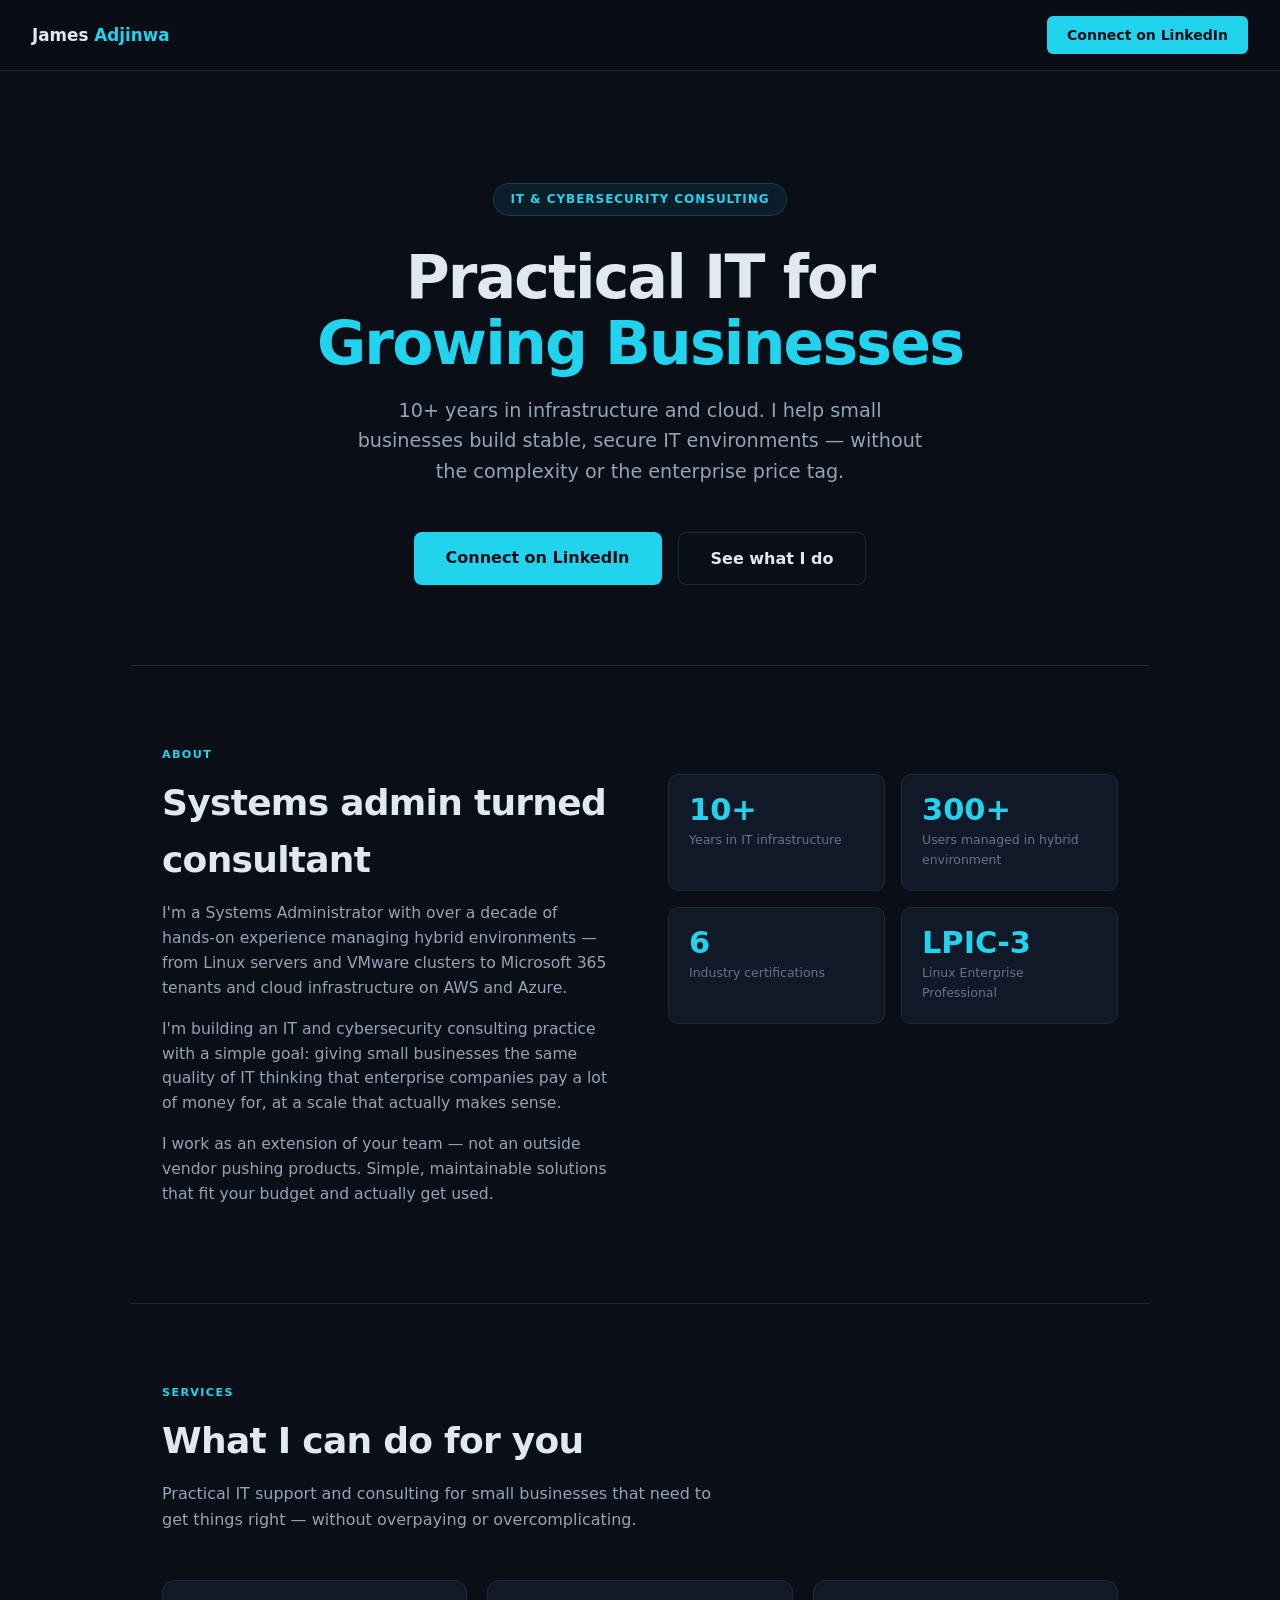
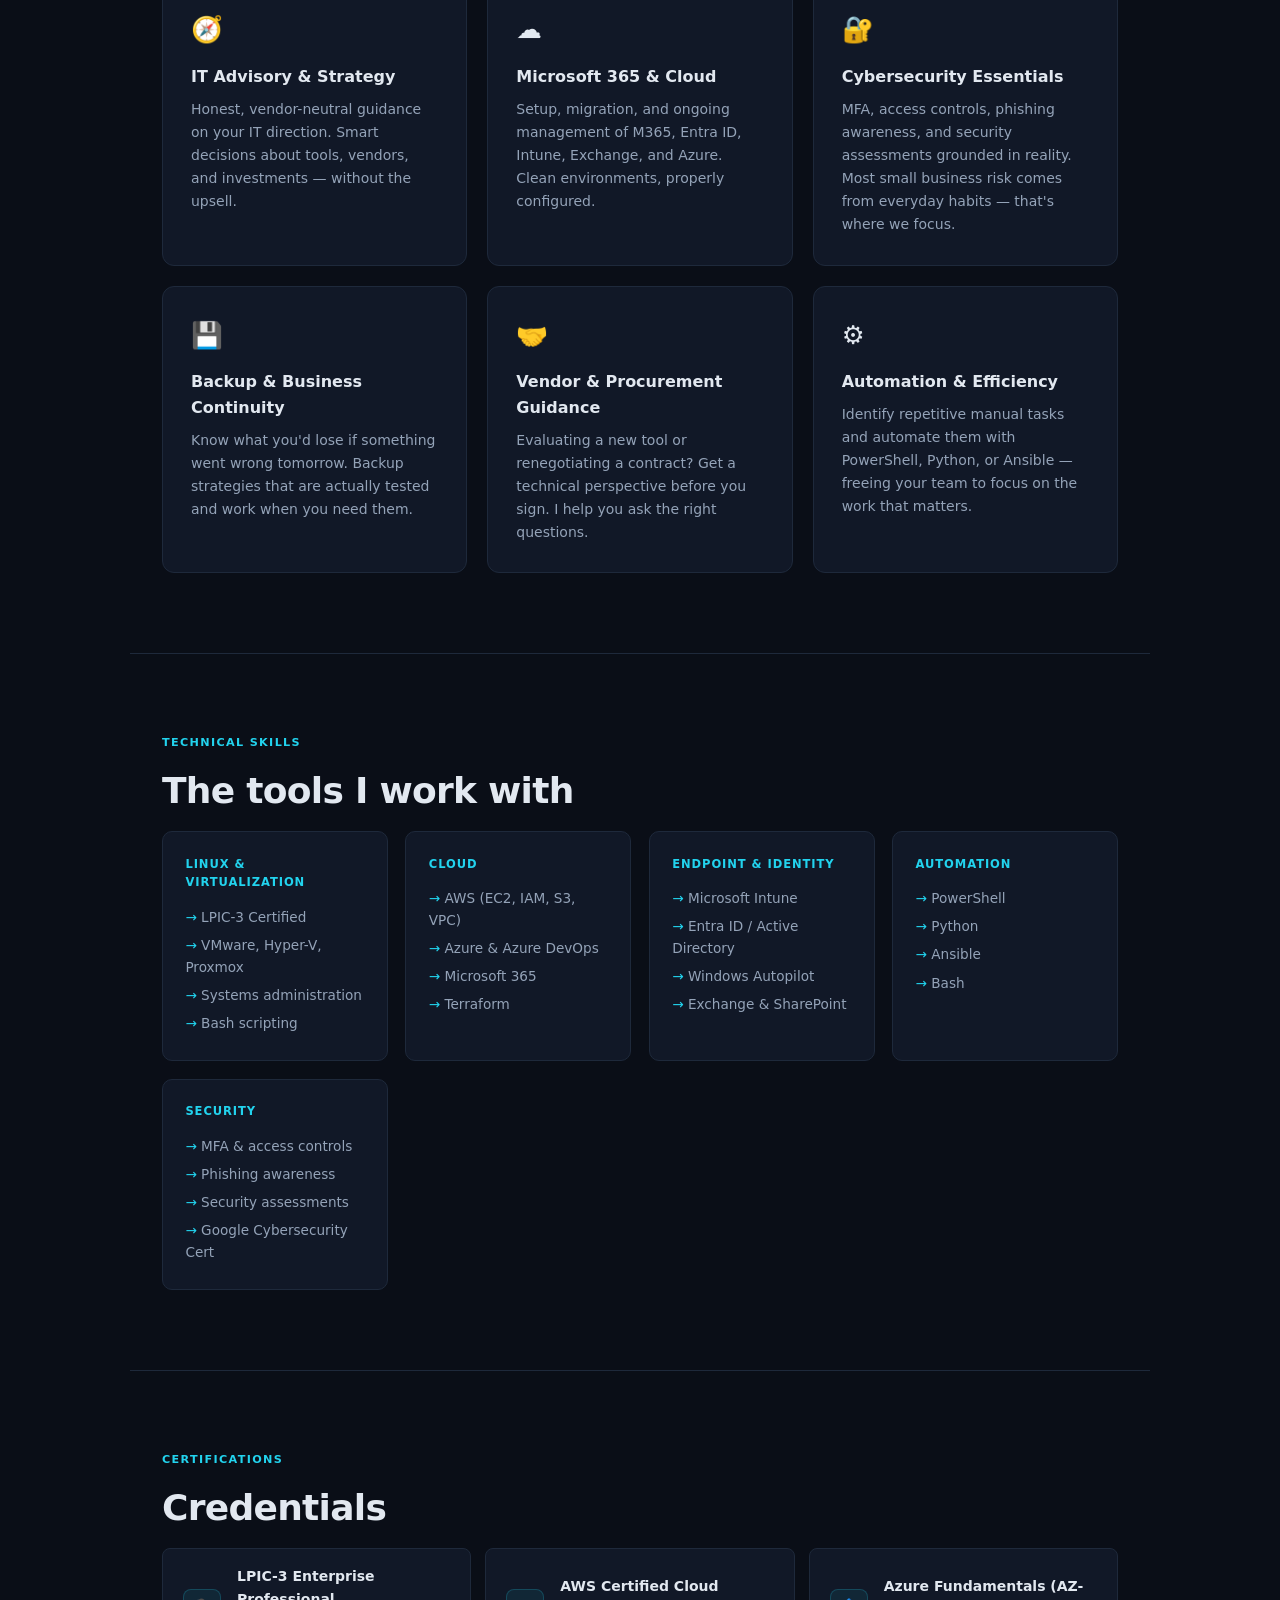
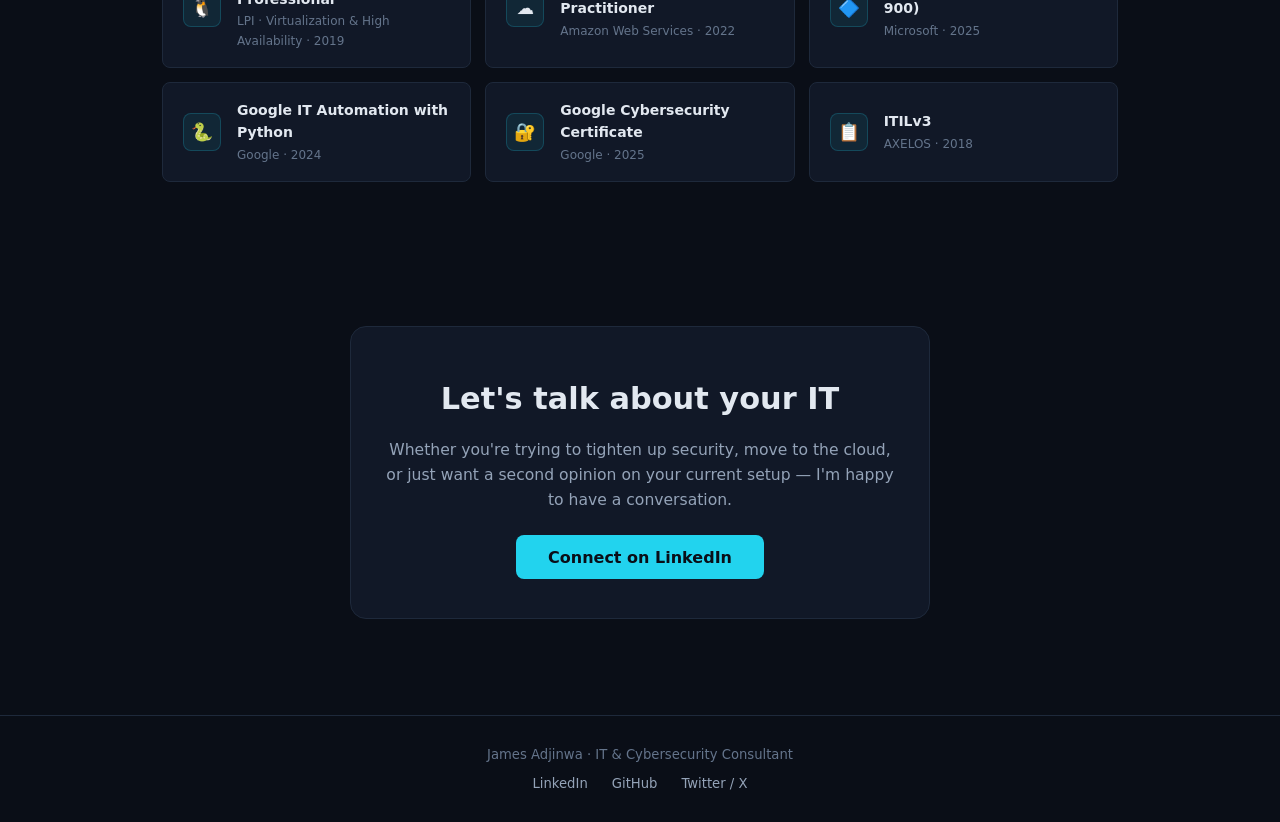
==== index.html @ 089985d9 "Add professional landing page Replaced placeholder homepage with a full landing page showcasing IT a" ====
<!DOCTYPE html>
<html lang="en">
<head>
  <meta charset="UTF-8">
  <meta name="viewport" content="width=device-width, initial-scale=1.0">
  <title>James Adjinwa — IT & Cybersecurity Consultant</title>
  <meta name="description" content="Systems Administrator turned IT consultant. I help small businesses build stable, secure IT environments without the complexity or the enterprise price tag.">
  <style>
    *, *::before, *::after { box-sizing: border-box; margin: 0; padding: 0; }

    :root {
      --bg:           #0a0e17;
      --bg-card:      #111827;
      --border:       #1e293b;
      --accent:       #22d3ee;
      --accent-soft:  rgba(34,211,238,0.08);
      --accent-border:rgba(34,211,238,0.2);
      --text:         #e2e8f0;
      --text-muted:   #94a3b8;
      --text-dim:     #64748b;
    }

    body {
      background: var(--bg);
      color: var(--text);
      font-family: -apple-system, BlinkMacSystemFont, 'Segoe UI', system-ui, sans-serif;
      line-height: 1.6;
    }

    a { color: var(--accent); text-decoration: none; }
    a:hover { text-decoration: underline; }

    /* ── Nav ── */
    nav {
      position: sticky; top: 0; z-index: 100;
      background: rgba(10,14,23,0.88);
      backdrop-filter: blur(14px);
      border-bottom: 1px solid var(--border);
      padding: 1rem 2rem;
      display: flex; justify-content: space-between; align-items: center;
    }
    .nav-brand { font-size: 1.05rem; font-weight: 700; color: var(--text); }
    .nav-brand span { color: var(--accent); }
    .nav-cta {
      background: var(--accent); color: #0a0e17;
      padding: 0.5rem 1.25rem; border-radius: 6px;
      font-weight: 700; font-size: 0.875rem;
      transition: opacity 0.2s;
    }
    .nav-cta:hover { opacity: 0.85; text-decoration: none; }

    /* ── Hero ── */
    .hero {
      padding: 7rem 2rem 5rem;
      max-width: 820px; margin: 0 auto;
      text-align: center;
    }
    .hero-tag {
      display: inline-block;
      background: var(--accent-soft); color: var(--accent);
      padding: 0.35rem 1rem; border-radius: 999px;
      font-size: 0.75rem; font-weight: 700; letter-spacing: 0.08em;
      text-transform: uppercase; margin-bottom: 1.75rem;
      border: 1px solid var(--accent-border);
    }
    .hero h1 {
      font-size: clamp(2.4rem, 6vw, 3.75rem);
      font-weight: 800; letter-spacing: -0.03em;
      line-height: 1.1; margin-bottom: 1.25rem;
    }
    .hero h1 span { color: var(--accent); }
    .hero-sub {
      font-size: 1.2rem; color: var(--text-muted);
      max-width: 580px; margin: 0 auto 2.75rem;
    }
    .hero-actions {
      display: flex; gap: 1rem; justify-content: center; flex-wrap: wrap;
    }
    .btn-primary {
      background: var(--accent); color: #0a0e17;
      padding: 0.8rem 2rem; border-radius: 8px;
      font-weight: 700; font-size: 1rem;
      transition: opacity 0.2s;
    }
    .btn-primary:hover { opacity: 0.85; text-decoration: none; }
    .btn-secondary {
      background: transparent; color: var(--text);
      padding: 0.8rem 2rem; border-radius: 8px;
      font-weight: 600; font-size: 1rem;
      border: 1px solid var(--border);
      transition: border-color 0.2s;
    }
    .btn-secondary:hover { border-color: var(--accent); text-decoration: none; }

    /* ── Shared section styles ── */
    .section-wrap {
      padding: 5rem 2rem;
      max-width: 1020px; margin: 0 auto;
    }
    .section-label {
      font-size: 0.7rem; font-weight: 700; letter-spacing: 0.12em;
      text-transform: uppercase; color: var(--accent);
      margin-bottom: 0.6rem;
    }
    .section-title {
      font-size: clamp(1.65rem, 3.5vw, 2.25rem);
      font-weight: 800; letter-spacing: -0.02em;
      margin-bottom: 0.75rem;
    }
    .section-desc {
      color: var(--text-muted); font-size: 1rem;
      max-width: 580px; margin-bottom: 3rem;
    }
    .divider {
      border: none; border-top: 1px solid var(--border);
      max-width: 1020px; margin: 0 auto;
    }

    /* ── About ── */
    .about-grid {
      display: grid; grid-template-columns: 1fr 1fr;
      gap: 3.5rem; align-items: start;
    }
    @media (max-width: 640px) { .about-grid { grid-template-columns: 1fr; gap: 2rem; } }
    .about-text p {
      color: var(--text-muted); margin-bottom: 1rem; font-size: 0.975rem;
    }
    .stats-grid {
      display: grid; grid-template-columns: 1fr 1fr; gap: 1rem;
    }
    .stat-card {
      background: var(--bg-card); border: 1px solid var(--border);
      border-radius: 10px; padding: 1.25rem;
    }
    .stat-number {
      font-size: 1.9rem; font-weight: 800; color: var(--accent); line-height: 1;
    }
    .stat-label {
      font-size: 0.78rem; color: var(--text-dim); margin-top: 0.3rem;
    }

    /* ── Services ── */
    .services-grid {
      display: grid;
      grid-template-columns: repeat(auto-fit, minmax(275px, 1fr));
      gap: 1.25rem;
    }
    .service-card {
      background: var(--bg-card); border: 1px solid var(--border);
      border-radius: 12px; padding: 1.75rem;
      transition: border-color 0.2s, transform 0.2s;
    }
    .service-card:hover { border-color: var(--accent); transform: translateY(-3px); }
    .service-icon { font-size: 1.6rem; margin-bottom: 0.875rem; }
    .service-card h3 { font-size: 1rem; font-weight: 700; margin-bottom: 0.5rem; }
    .service-card p { color: var(--text-muted); font-size: 0.875rem; line-height: 1.65; }

    /* ── Skills ── */
    .skills-grid {
      display: grid;
      grid-template-columns: repeat(auto-fit, minmax(200px, 1fr));
      gap: 1.1rem;
    }
    .skill-group {
      background: var(--bg-card); border: 1px solid var(--border);
      border-radius: 10px; padding: 1.4rem;
    }
    .skill-group h3 {
      font-size: 0.72rem; font-weight: 700; color: var(--accent);
      text-transform: uppercase; letter-spacing: 0.08em; margin-bottom: 0.75rem;
    }
    .skill-group ul { list-style: none; }
    .skill-group li {
      color: var(--text-muted); font-size: 0.85rem; padding: 0.2rem 0;
    }
    .skill-group li::before { content: '→ '; color: var(--accent); }

    /* ── Certifications ── */
    .certs-grid {
      display: grid;
      grid-template-columns: repeat(auto-fit, minmax(280px, 1fr));
      gap: 0.875rem;
    }
    .cert-item {
      background: var(--bg-card); border: 1px solid var(--border);
      border-radius: 8px; padding: 1rem 1.25rem;
      display: flex; align-items: center; gap: 1rem;
      transition: border-color 0.2s;
    }
    .cert-item:hover { border-color: var(--accent); }
    .cert-badge {
      width: 38px; height: 38px; border-radius: 8px;
      background: var(--accent-soft); border: 1px solid var(--accent-border);
      display: flex; align-items: center; justify-content: center;
      font-size: 1.1rem; flex-shrink: 0;
    }
    .cert-name { font-size: 0.875rem; font-weight: 600; }
    .cert-issuer { font-size: 0.75rem; color: var(--text-dim); margin-top: 0.15rem; }

    /* ── CTA ── */
    .cta-wrap {
      padding: 4rem 2rem 6rem;
      display: flex; justify-content: center;
    }
    .cta-inner {
      max-width: 580px; width: 100%; text-align: center;
      background: var(--bg-card); border: 1px solid var(--border);
      border-radius: 16px; padding: 3rem 2rem;
    }
    .cta-inner h2 {
      font-size: 1.9rem; font-weight: 800; margin-bottom: 0.875rem;
    }
    .cta-inner p {
      color: var(--text-muted); margin-bottom: 2rem; font-size: 0.975rem;
    }

    /* ── Footer ── */
    footer {
      border-top: 1px solid var(--border);
      padding: 1.75rem 2rem;
      text-align: center;
      color: var(--text-dim); font-size: 0.825rem;
    }
    footer a { color: var(--text-muted); }
    footer a:hover { color: var(--accent); text-decoration: none; }
    .footer-links { display: flex; gap: 1.5rem; justify-content: center; margin-top: 0.5rem; }
  </style>
</head>
<body>

  <!-- Nav -->
  <nav>
    <div class="nav-brand">James <span>Adjinwa</span></div>
    <a href="https://www.linkedin.com/in/jamesadjinwa" target="_blank" class="nav-cta">Connect on LinkedIn</a>
  </nav>

  <!-- Hero -->
  <div class="hero">
    <div class="hero-tag">IT &amp; Cybersecurity Consulting</div>
    <h1>Practical IT for<br><span>Growing Businesses</span></h1>
    <p class="hero-sub">
      10+ years in infrastructure and cloud. I help small businesses build stable, secure IT environments — without the complexity or the enterprise price tag.
    </p>
    <div class="hero-actions">
      <a href="https://www.linkedin.com/in/jamesadjinwa" target="_blank" class="btn-primary">Connect on LinkedIn</a>
      <a href="#services" class="btn-secondary">See what I do</a>
    </div>
  </div>

  <hr class="divider">

  <!-- About -->
  <div class="section-wrap">
    <div class="section-label">About</div>
    <div class="about-grid">
      <div class="about-text">
        <h2 class="section-title">Systems admin turned consultant</h2>
        <p>
          I'm a Systems Administrator with over a decade of hands-on experience managing hybrid environments — from Linux servers and VMware clusters to Microsoft 365 tenants and cloud infrastructure on AWS and Azure.
        </p>
        <p>
          I'm building an IT and cybersecurity consulting practice with a simple goal: giving small businesses the same quality of IT thinking that enterprise companies pay a lot of money for, at a scale that actually makes sense.
        </p>
        <p>
          I work as an extension of your team — not an outside vendor pushing products. Simple, maintainable solutions that fit your budget and actually get used.
        </p>
      </div>
      <div class="stats-grid">
        <div class="stat-card">
          <div class="stat-number">10+</div>
          <div class="stat-label">Years in IT infrastructure</div>
        </div>
        <div class="stat-card">
          <div class="stat-number">300+</div>
          <div class="stat-label">Users managed in hybrid environment</div>
        </div>
        <div class="stat-card">
          <div class="stat-number">6</div>
          <div class="stat-label">Industry certifications</div>
        </div>
        <div class="stat-card">
          <div class="stat-number">LPIC‑3</div>
          <div class="stat-label">Linux Enterprise Professional</div>
        </div>
      </div>
    </div>
  </div>

  <hr class="divider">

  <!-- Services -->
  <div class="section-wrap" id="services">
    <div class="section-label">Services</div>
    <h2 class="section-title">What I can do for you</h2>
    <p class="section-desc">Practical IT support and consulting for small businesses that need to get things right — without overpaying or overcomplicating.</p>
    <div class="services-grid">
      <div class="service-card">
        <div class="service-icon">🧭</div>
        <h3>IT Advisory &amp; Strategy</h3>
        <p>Honest, vendor-neutral guidance on your IT direction. Smart decisions about tools, vendors, and investments — without the upsell.</p>
      </div>
      <div class="service-card">
        <div class="service-icon">☁️</div>
        <h3>Microsoft 365 &amp; Cloud</h3>
        <p>Setup, migration, and ongoing management of M365, Entra ID, Intune, Exchange, and Azure. Clean environments, properly configured.</p>
      </div>
      <div class="service-card">
        <div class="service-icon">🔐</div>
        <h3>Cybersecurity Essentials</h3>
        <p>MFA, access controls, phishing awareness, and security assessments grounded in reality. Most small business risk comes from everyday habits — that's where we focus.</p>
      </div>
      <div class="service-card">
        <div class="service-icon">💾</div>
        <h3>Backup &amp; Business Continuity</h3>
        <p>Know what you'd lose if something went wrong tomorrow. Backup strategies that are actually tested and work when you need them.</p>
      </div>
      <div class="service-card">
        <div class="service-icon">🤝</div>
        <h3>Vendor &amp; Procurement Guidance</h3>
        <p>Evaluating a new tool or renegotiating a contract? Get a technical perspective before you sign. I help you ask the right questions.</p>
      </div>
      <div class="service-card">
        <div class="service-icon">⚙️</div>
        <h3>Automation &amp; Efficiency</h3>
        <p>Identify repetitive manual tasks and automate them with PowerShell, Python, or Ansible — freeing your team to focus on the work that matters.</p>
      </div>
    </div>
  </div>

  <hr class="divider">

  <!-- Skills -->
  <div class="section-wrap">
    <div class="section-label">Technical Skills</div>
    <h2 class="section-title">The tools I work with</h2>
    <div class="skills-grid">
      <div class="skill-group">
        <h3>Linux &amp; Virtualization</h3>
        <ul>
          <li>LPIC-3 Certified</li>
          <li>VMware, Hyper-V, Proxmox</li>
          <li>Systems administration</li>
          <li>Bash scripting</li>
        </ul>
      </div>
      <div class="skill-group">
        <h3>Cloud</h3>
        <ul>
          <li>AWS (EC2, IAM, S3, VPC)</li>
          <li>Azure &amp; Azure DevOps</li>
          <li>Microsoft 365</li>
          <li>Terraform</li>
        </ul>
      </div>
      <div class="skill-group">
        <h3>Endpoint &amp; Identity</h3>
        <ul>
          <li>Microsoft Intune</li>
          <li>Entra ID / Active Directory</li>
          <li>Windows Autopilot</li>
          <li>Exchange &amp; SharePoint</li>
        </ul>
      </div>
      <div class="skill-group">
        <h3>Automation</h3>
        <ul>
          <li>PowerShell</li>
          <li>Python</li>
          <li>Ansible</li>
          <li>Bash</li>
        </ul>
      </div>
      <div class="skill-group">
        <h3>Security</h3>
        <ul>
          <li>MFA &amp; access controls</li>
          <li>Phishing awareness</li>
          <li>Security assessments</li>
          <li>Google Cybersecurity Cert</li>
        </ul>
      </div>
    </div>
  </div>

  <hr class="divider">

  <!-- Certifications -->
  <div class="section-wrap">
    <div class="section-label">Certifications</div>
    <h2 class="section-title">Credentials</h2>
    <div class="certs-grid">
      <div class="cert-item">
        <div class="cert-badge">🐧</div>
        <div>
          <div class="cert-name">LPIC-3 Enterprise Professional</div>
          <div class="cert-issuer">LPI · Virtualization &amp; High Availability · 2019</div>
        </div>
      </div>
      <div class="cert-item">
        <div class="cert-badge">☁️</div>
        <div>
          <div class="cert-name">AWS Certified Cloud Practitioner</div>
          <div class="cert-issuer">Amazon Web Services · 2022</div>
        </div>
      </div>
      <div class="cert-item">
        <div class="cert-badge">🔷</div>
        <div>
          <div class="cert-name">Azure Fundamentals (AZ-900)</div>
          <div class="cert-issuer">Microsoft · 2025</div>
        </div>
      </div>
      <div class="cert-item">
        <div class="cert-badge">🐍</div>
        <div>
          <div class="cert-name">Google IT Automation with Python</div>
          <div class="cert-issuer">Google · 2024</div>
        </div>
      </div>
      <div class="cert-item">
        <div class="cert-badge">🔐</div>
        <div>
          <div class="cert-name">Google Cybersecurity Certificate</div>
          <div class="cert-issuer">Google · 2025</div>
        </div>
      </div>
      <div class="cert-item">
        <div class="cert-badge">📋</div>
        <div>
          <div class="cert-name">ITILv3</div>
          <div class="cert-issuer">AXELOS · 2018</div>
        </div>
      </div>
    </div>
  </div>

  <!-- CTA -->
  <div class="cta-wrap">
    <div class="cta-inner">
      <h2>Let's talk about your IT</h2>
      <p>Whether you're trying to tighten up security, move to the cloud, or just want a second opinion on your current setup — I'm happy to have a conversation.</p>
      <a href="https://www.linkedin.com/in/jamesadjinwa" target="_blank" class="btn-primary">Connect on LinkedIn</a>
    </div>
  </div>

  <!-- Footer -->
  <footer>
    <div>James Adjinwa · IT &amp; Cybersecurity Consultant</div>
    <div class="footer-links">
      <a href="https://www.linkedin.com/in/jamesadjinwa" target="_blank">LinkedIn</a>
      <a href="https://github.com/jamesadjinwa" target="_blank">GitHub</a>
      <a href="https://twitter.com/adjinwa" target="_blank">Twitter / X</a>
    </div>
  </footer>

</body>
</html>
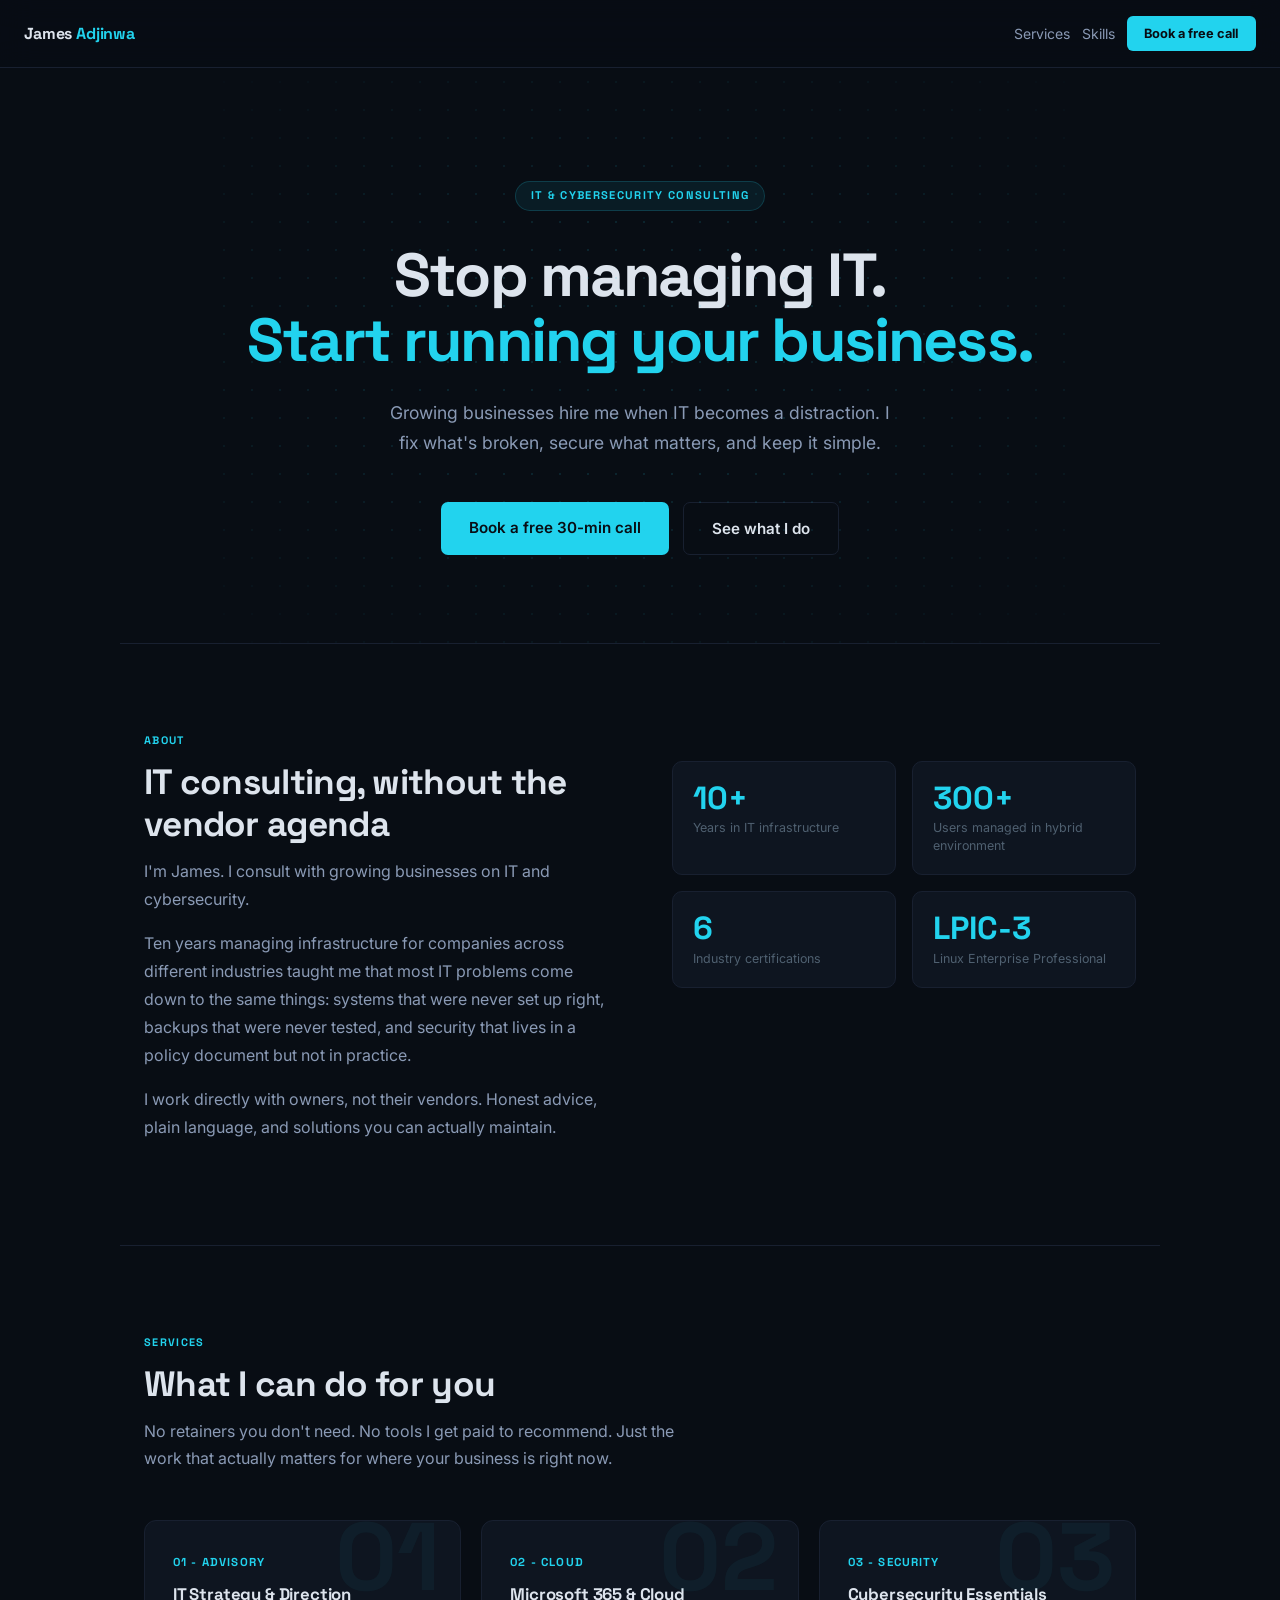
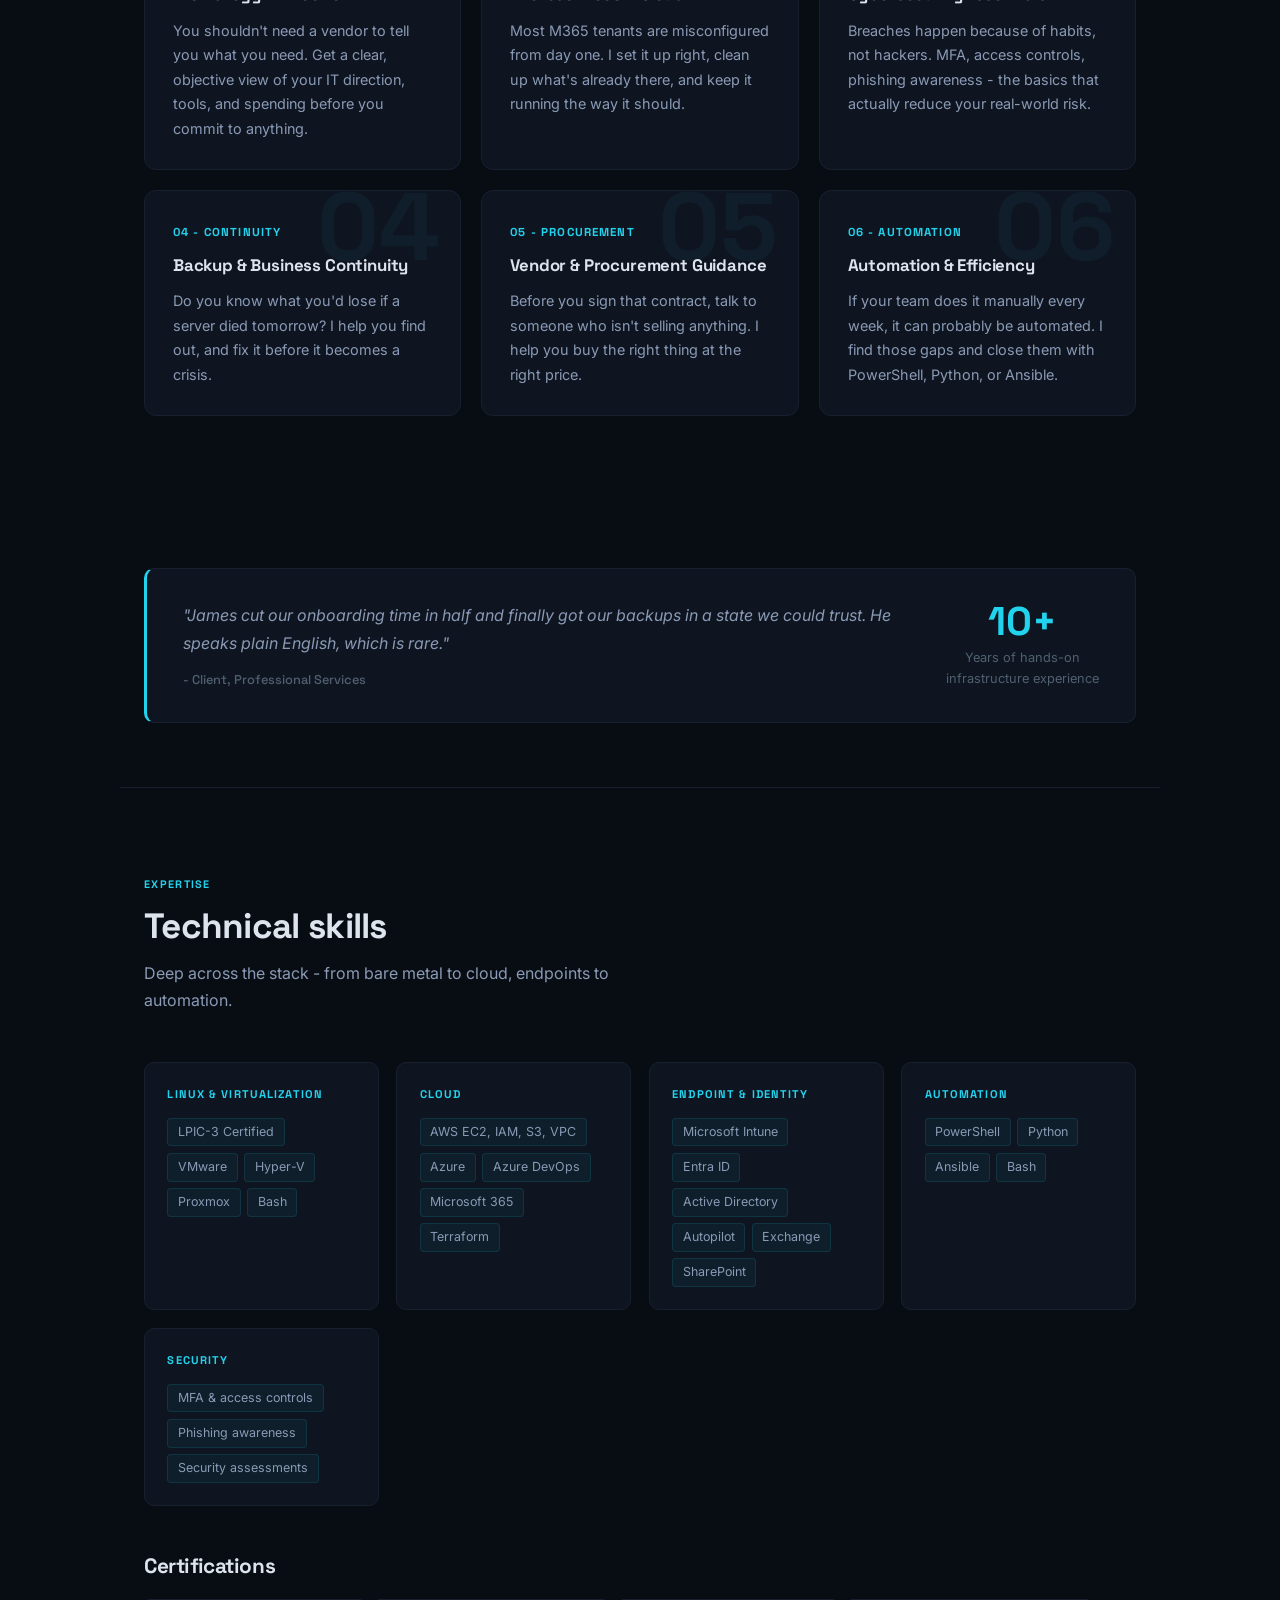
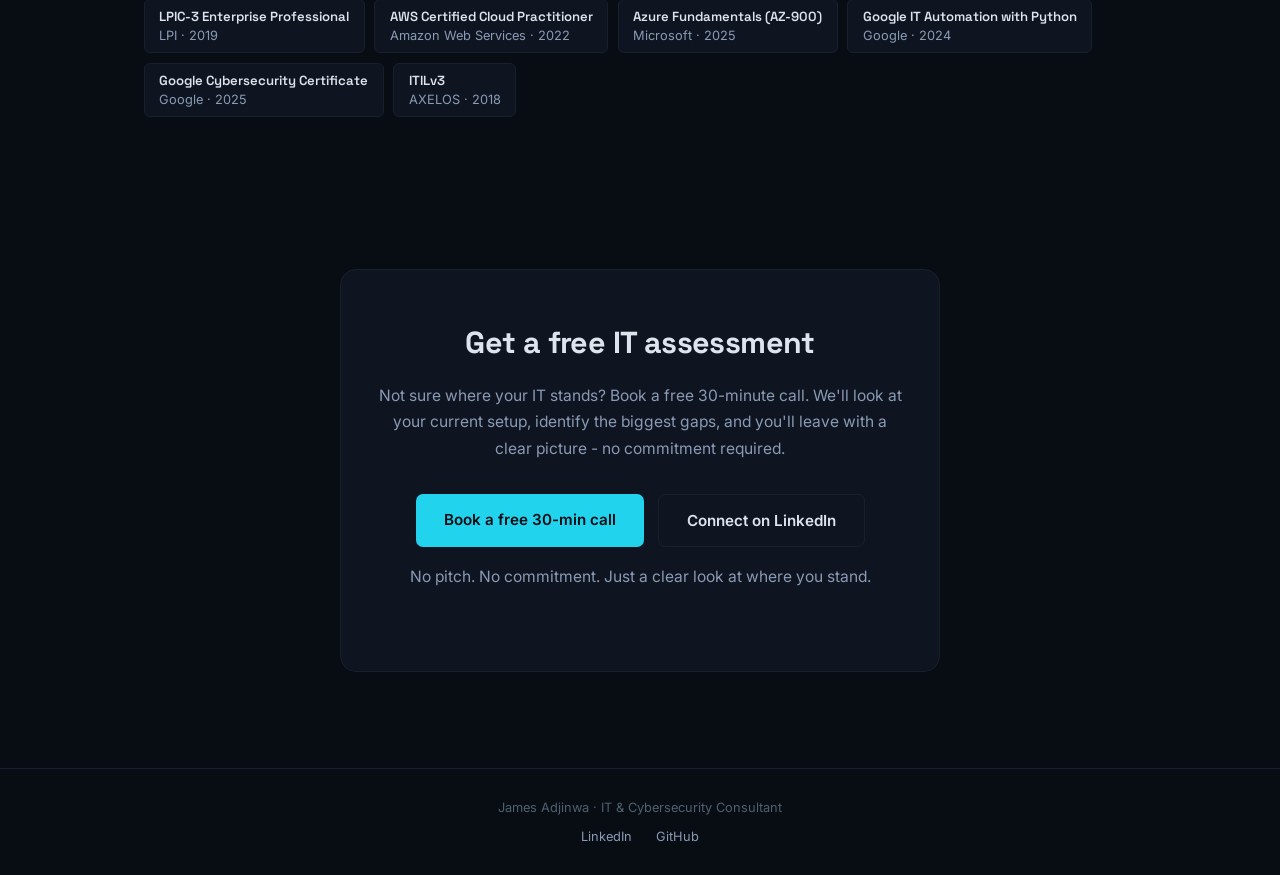
==== commit 4cbee78e: "Redesign landing page and remove Twitter references Full visual and copy overhaul: new font pairing " ====
--- a/index.html
+++ b/index.html
@@ -3,227 +3,405 @@
 <head>
   <meta charset="UTF-8">
   <meta name="viewport" content="width=device-width, initial-scale=1.0">
-  <title>James Adjinwa — IT & Cybersecurity Consultant</title>
-  <meta name="description" content="Systems Administrator turned IT consultant. I help small businesses build stable, secure IT environments without the complexity or the enterprise price tag.">
+  <title>James Adjinwa - IT &amp; Cybersecurity Consultant</title>
+  <meta name="description" content="IT and cybersecurity consulting for growing businesses. Systems that work, security that holds, and honest advice from someone with 10 years of hands-on experience.">
+  <link rel="preconnect" href="https://fonts.googleapis.com">
+  <link rel="preconnect" href="https://fonts.gstatic.com" crossorigin>
+  <link href="https://fonts.googleapis.com/css2?family=Space+Grotesk:wght@500;700&family=Inter:ital,wght@0,400;0,500;1,400&display=swap" rel="stylesheet">
   <style>
     *, *::before, *::after { box-sizing: border-box; margin: 0; padding: 0; }
 
     :root {
-      --bg:           #0a0e17;
-      --bg-card:      #111827;
-      --border:       #1e293b;
-      --accent:       #22d3ee;
-      --accent-soft:  rgba(34,211,238,0.08);
-      --accent-border:rgba(34,211,238,0.2);
-      --text:         #e2e8f0;
-      --text-muted:   #94a3b8;
-      --text-dim:     #64748b;
-    }
+      --bg:          #080d14;
+      --bg-card:     #0e1520;
+      --bg-card-alt: #111c2b;
+      --border:      #182030;
+      --accent:      #22d3ee;
+      --accent-dim:  rgba(34, 211, 238, 0.08);
+      --accent-line: rgba(34, 211, 238, 0.18);
+      --text:        #dde4ed;
+      --text-muted:  #8a9ab5;
+      --text-dim:    #4f6070;
+      --display:     'Space Grotesk', system-ui, sans-serif;
+      --body:        'Inter', system-ui, sans-serif;
+    }
+
+    html { scroll-behavior: smooth; }
 
     body {
       background: var(--bg);
       color: var(--text);
-      font-family: -apple-system, BlinkMacSystemFont, 'Segoe UI', system-ui, sans-serif;
-      line-height: 1.6;
+      font-family: var(--body);
+      font-size: 1rem;
+      line-height: 1.65;
+      -webkit-font-smoothing: antialiased;
     }
 
     a { color: var(--accent); text-decoration: none; }
     a:hover { text-decoration: underline; }
 
-    /* ── Nav ── */
+    @media (prefers-reduced-motion: reduce) {
+      *, *::before, *::after {
+        animation-duration: 0.01ms !important;
+        transition-duration: 0.01ms !important;
+      }
+      html { scroll-behavior: auto; }
+    }
+
+    /* ---- Nav ---- */
     nav {
       position: sticky; top: 0; z-index: 100;
-      background: rgba(10,14,23,0.88);
-      backdrop-filter: blur(14px);
+      background: rgba(8, 13, 20, 0.9);
+      backdrop-filter: blur(16px);
       border-bottom: 1px solid var(--border);
-      padding: 1rem 2rem;
+      padding: 1rem 1.5rem;
       display: flex; justify-content: space-between; align-items: center;
-    }
-    .nav-brand { font-size: 1.05rem; font-weight: 700; color: var(--text); }
+      gap: 1rem;
+    }
+    .nav-brand {
+      font-family: var(--display);
+      font-weight: 700;
+      font-size: 1rem;
+      color: var(--text);
+      letter-spacing: -0.01em;
+      white-space: nowrap;
+    }
     .nav-brand span { color: var(--accent); }
+    .nav-links { display: flex; gap: 0.75rem; align-items: center; flex-wrap: wrap; }
+    .nav-link {
+      font-size: 0.875rem;
+      color: var(--text-muted);
+      transition: color 0.2s;
+    }
+    .nav-link:hover { color: var(--text); text-decoration: none; }
     .nav-cta {
-      background: var(--accent); color: #0a0e17;
-      padding: 0.5rem 1.25rem; border-radius: 6px;
-      font-weight: 700; font-size: 0.875rem;
+      background: var(--accent); color: #080d14;
+      padding: 0.45rem 1.1rem; border-radius: 6px;
+      font-weight: 700; font-size: 0.8rem;
+      white-space: nowrap;
       transition: opacity 0.2s;
     }
     .nav-cta:hover { opacity: 0.85; text-decoration: none; }
 
-    /* ── Hero ── */
+    /* ---- Hero ---- */
     .hero {
-      padding: 7rem 2rem 5rem;
-      max-width: 820px; margin: 0 auto;
+      position: relative;
+      padding: 7rem 1.5rem 5.5rem;
+      max-width: 860px; margin: 0 auto;
       text-align: center;
+      overflow: hidden;
+    }
+    .hero::before {
+      content: '';
+      position: absolute;
+      inset: 0;
+      background-image: radial-gradient(circle, rgba(34, 211, 238, 0.12) 1px, transparent 1px);
+      background-size: 28px 28px;
+      mask-image: radial-gradient(ellipse 80% 70% at 50% 50%, black 30%, transparent 100%);
+      -webkit-mask-image: radial-gradient(ellipse 80% 70% at 50% 50%, black 30%, transparent 100%);
+      pointer-events: none;
     }
     .hero-tag {
       display: inline-block;
-      background: var(--accent-soft); color: var(--accent);
-      padding: 0.35rem 1rem; border-radius: 999px;
-      font-size: 0.75rem; font-weight: 700; letter-spacing: 0.08em;
-      text-transform: uppercase; margin-bottom: 1.75rem;
-      border: 1px solid var(--accent-border);
+      font-family: var(--display);
+      font-size: 0.7rem; font-weight: 700;
+      letter-spacing: 0.12em; text-transform: uppercase;
+      color: var(--accent);
+      background: var(--accent-dim);
+      border: 1px solid var(--accent-line);
+      padding: 0.3rem 0.9rem; border-radius: 999px;
+      margin-bottom: 2rem;
     }
     .hero h1 {
-      font-size: clamp(2.4rem, 6vw, 3.75rem);
-      font-weight: 800; letter-spacing: -0.03em;
-      line-height: 1.1; margin-bottom: 1.25rem;
-    }
-    .hero h1 span { color: var(--accent); }
+      font-family: var(--display);
+      font-size: clamp(2.4rem, 6vw, 3.8rem);
+      font-weight: 700;
+      letter-spacing: -0.03em;
+      line-height: 1.08;
+      margin-bottom: 1.5rem;
+      color: var(--text);
+    }
+    .hero h1 em {
+      font-style: normal;
+      color: var(--accent);
+    }
     .hero-sub {
-      font-size: 1.2rem; color: var(--text-muted);
-      max-width: 580px; margin: 0 auto 2.75rem;
+      font-size: 1.1rem;
+      color: var(--text-muted);
+      max-width: 520px;
+      margin: 0 auto 2.75rem;
+      line-height: 1.7;
     }
     .hero-actions {
-      display: flex; gap: 1rem; justify-content: center; flex-wrap: wrap;
-    }
+      display: flex; gap: 0.875rem;
+      justify-content: center; flex-wrap: wrap;
+    }
+    .btn {
+      display: inline-block;
+      padding: 0.8rem 1.75rem;
+      border-radius: 7px;
+      font-weight: 600; font-size: 0.95rem;
+      transition: opacity 0.2s, border-color 0.2s;
+      text-align: center;
+    }
+    .btn:hover { text-decoration: none; }
     .btn-primary {
-      background: var(--accent); color: #0a0e17;
-      padding: 0.8rem 2rem; border-radius: 8px;
-      font-weight: 700; font-size: 1rem;
-      transition: opacity 0.2s;
-    }
-    .btn-primary:hover { opacity: 0.85; text-decoration: none; }
+      background: var(--accent); color: #080d14;
+    }
+    .btn-primary:hover { opacity: 0.85; }
     .btn-secondary {
       background: transparent; color: var(--text);
-      padding: 0.8rem 2rem; border-radius: 8px;
-      font-weight: 600; font-size: 1rem;
       border: 1px solid var(--border);
-      transition: border-color 0.2s;
-    }
-    .btn-secondary:hover { border-color: var(--accent); text-decoration: none; }
-
-    /* ── Shared section styles ── */
-    .section-wrap {
-      padding: 5rem 2rem;
-      max-width: 1020px; margin: 0 auto;
-    }
-    .section-label {
-      font-size: 0.7rem; font-weight: 700; letter-spacing: 0.12em;
-      text-transform: uppercase; color: var(--accent);
-      margin-bottom: 0.6rem;
+    }
+    .btn-secondary:hover { border-color: var(--accent-line); }
+
+    /* ---- Layout helpers ---- */
+    .section {
+      padding: 5.5rem 1.5rem;
+      max-width: 1040px; margin: 0 auto;
+    }
+    .section-sm { padding: 4rem 1.5rem; }
+    .divider {
+      border: none;
+      border-top: 1px solid var(--border);
+      max-width: 1040px; margin: 0 auto;
+    }
+    .label {
+      font-family: var(--display);
+      font-size: 0.68rem; font-weight: 700;
+      letter-spacing: 0.12em; text-transform: uppercase;
+      color: var(--accent); margin-bottom: 0.7rem;
     }
     .section-title {
-      font-size: clamp(1.65rem, 3.5vw, 2.25rem);
-      font-weight: 800; letter-spacing: -0.02em;
-      margin-bottom: 0.75rem;
+      font-family: var(--display);
+      font-size: clamp(1.6rem, 3.5vw, 2.2rem);
+      font-weight: 700; letter-spacing: -0.02em;
+      line-height: 1.2; margin-bottom: 0.75rem;
     }
     .section-desc {
-      color: var(--text-muted); font-size: 1rem;
-      max-width: 580px; margin-bottom: 3rem;
-    }
-    .divider {
-      border: none; border-top: 1px solid var(--border);
-      max-width: 1020px; margin: 0 auto;
-    }
-
-    /* ── About ── */
+      color: var(--text-muted);
+      font-size: 1rem; max-width: 540px;
+      margin-bottom: 3rem; line-height: 1.7;
+    }
+
+    /* ---- About ---- */
     .about-grid {
-      display: grid; grid-template-columns: 1fr 1fr;
-      gap: 3.5rem; align-items: start;
-    }
-    @media (max-width: 640px) { .about-grid { grid-template-columns: 1fr; gap: 2rem; } }
+      display: grid;
+      grid-template-columns: 1fr 1fr;
+      gap: 4rem; align-items: start;
+    }
+    @media (max-width: 680px) {
+      .about-grid { grid-template-columns: 1fr; gap: 2.5rem; }
+    }
     .about-text p {
-      color: var(--text-muted); margin-bottom: 1rem; font-size: 0.975rem;
+      color: var(--text-muted);
+      font-size: 1rem; margin-bottom: 1rem;
+      line-height: 1.75;
     }
     .stats-grid {
       display: grid; grid-template-columns: 1fr 1fr; gap: 1rem;
     }
     .stat-card {
-      background: var(--bg-card); border: 1px solid var(--border);
+      background: var(--bg-card);
+      border: 1px solid var(--border);
       border-radius: 10px; padding: 1.25rem;
     }
     .stat-number {
-      font-size: 1.9rem; font-weight: 800; color: var(--accent); line-height: 1;
+      font-family: var(--display);
+      font-size: 2rem; font-weight: 700;
+      color: var(--accent); line-height: 1;
     }
     .stat-label {
-      font-size: 0.78rem; color: var(--text-dim); margin-top: 0.3rem;
-    }
-
-    /* ── Services ── */
+      font-size: 0.78rem; color: var(--text-dim);
+      margin-top: 0.35rem; line-height: 1.4;
+    }
+
+    /* ---- Services ---- */
     .services-grid {
       display: grid;
-      grid-template-columns: repeat(auto-fit, minmax(275px, 1fr));
+      grid-template-columns: repeat(auto-fit, minmax(290px, 1fr));
       gap: 1.25rem;
     }
     .service-card {
-      background: var(--bg-card); border: 1px solid var(--border);
-      border-radius: 12px; padding: 1.75rem;
-      transition: border-color 0.2s, transform 0.2s;
-    }
-    .service-card:hover { border-color: var(--accent); transform: translateY(-3px); }
-    .service-icon { font-size: 1.6rem; margin-bottom: 0.875rem; }
-    .service-card h3 { font-size: 1rem; font-weight: 700; margin-bottom: 0.5rem; }
-    .service-card p { color: var(--text-muted); font-size: 0.875rem; line-height: 1.65; }
-
-    /* ── Skills ── */
+      position: relative; overflow: hidden;
+      background: var(--bg-card);
+      border: 1px solid var(--border);
+      border-radius: 12px; padding: 2rem 1.75rem 1.75rem;
+      transition: border-color 0.25s, transform 0.25s;
+    }
+    .service-card:hover {
+      border-color: var(--accent-line);
+      transform: translateY(-2px);
+    }
+    .service-bg-num {
+      position: absolute;
+      top: -0.75rem; right: 1.25rem;
+      font-family: var(--display);
+      font-size: 6rem; font-weight: 700;
+      color: rgba(34, 211, 238, 0.05);
+      line-height: 1; user-select: none;
+      pointer-events: none;
+    }
+    .service-num {
+      font-family: var(--display);
+      font-size: 0.72rem; font-weight: 700;
+      letter-spacing: 0.1em; color: var(--accent);
+      text-transform: uppercase; margin-bottom: 0.6rem;
+    }
+    .service-card h3 {
+      font-family: var(--display);
+      font-size: 1.05rem; font-weight: 700;
+      margin-bottom: 0.6rem; letter-spacing: -0.01em;
+    }
+    .service-card p {
+      color: var(--text-muted);
+      font-size: 0.9rem; line-height: 1.7;
+    }
+
+    /* ---- Social Proof ---- */
+    .proof-wrap {
+      padding: 4rem 1.5rem;
+      max-width: 1040px; margin: 0 auto;
+    }
+    .proof-inner {
+      background: var(--bg-card);
+      border: 1px solid var(--border);
+      border-left: 3px solid var(--accent);
+      border-radius: 10px;
+      padding: 2rem 2.25rem;
+      display: flex; gap: 2.5rem; align-items: center; flex-wrap: wrap;
+    }
+    .proof-quote {
+      flex: 1; min-width: 240px;
+    }
+    .proof-quote blockquote {
+      font-style: italic;
+      color: var(--text-muted);
+      font-size: 1rem; line-height: 1.75;
+      margin-bottom: 0.75rem;
+    }
+    .proof-attribution {
+      font-size: 0.8rem; color: var(--text-dim);
+      font-family: var(--display); font-weight: 500;
+    }
+    .proof-stat {
+      text-align: center; flex-shrink: 0;
+    }
+    .proof-stat-number {
+      font-family: var(--display);
+      font-size: 2.5rem; font-weight: 700;
+      color: var(--accent); line-height: 1;
+    }
+    .proof-stat-label {
+      font-size: 0.8rem; color: var(--text-dim);
+      margin-top: 0.3rem;
+    }
+
+    /* ---- Skills ---- */
     .skills-grid {
       display: grid;
-      grid-template-columns: repeat(auto-fit, minmax(200px, 1fr));
+      grid-template-columns: repeat(auto-fit, minmax(190px, 1fr));
       gap: 1.1rem;
+      margin-bottom: 3rem;
     }
     .skill-group {
-      background: var(--bg-card); border: 1px solid var(--border);
+      background: var(--bg-card);
+      border: 1px solid var(--border);
       border-radius: 10px; padding: 1.4rem;
     }
-    .skill-group h3 {
-      font-size: 0.72rem; font-weight: 700; color: var(--accent);
-      text-transform: uppercase; letter-spacing: 0.08em; margin-bottom: 0.75rem;
-    }
-    .skill-group ul { list-style: none; }
-    .skill-group li {
-      color: var(--text-muted); font-size: 0.85rem; padding: 0.2rem 0;
-    }
-    .skill-group li::before { content: '→ '; color: var(--accent); }
-
-    /* ── Certifications ── */
-    .certs-grid {
-      display: grid;
-      grid-template-columns: repeat(auto-fit, minmax(280px, 1fr));
-      gap: 0.875rem;
-    }
-    .cert-item {
-      background: var(--bg-card); border: 1px solid var(--border);
-      border-radius: 8px; padding: 1rem 1.25rem;
-      display: flex; align-items: center; gap: 1rem;
-      transition: border-color 0.2s;
-    }
-    .cert-item:hover { border-color: var(--accent); }
-    .cert-badge {
-      width: 38px; height: 38px; border-radius: 8px;
-      background: var(--accent-soft); border: 1px solid var(--accent-border);
-      display: flex; align-items: center; justify-content: center;
-      font-size: 1.1rem; flex-shrink: 0;
-    }
-    .cert-name { font-size: 0.875rem; font-weight: 600; }
-    .cert-issuer { font-size: 0.75rem; color: var(--text-dim); margin-top: 0.15rem; }
-
-    /* ── CTA ── */
+    .skill-group-title {
+      font-family: var(--display);
+      font-size: 0.7rem; font-weight: 700;
+      letter-spacing: 0.1em; text-transform: uppercase;
+      color: var(--accent); margin-bottom: 0.875rem;
+    }
+    .skill-tags {
+      display: flex; flex-wrap: wrap; gap: 0.4rem;
+    }
+    .skill-tag {
+      background: rgba(34, 211, 238, 0.05);
+      border: 1px solid rgba(34, 211, 238, 0.12);
+      color: var(--text-muted);
+      padding: 0.25rem 0.6rem;
+      border-radius: 4px;
+      font-size: 0.78rem; line-height: 1.5;
+    }
+    .certs-block { margin-top: 0; }
+    .certs-block .section-title { font-size: 1.3rem; margin-bottom: 1.25rem; }
+    .certs-list {
+      display: flex; flex-wrap: wrap; gap: 0.6rem;
+    }
+    .cert-tag {
+      background: var(--bg-card);
+      border: 1px solid var(--border);
+      border-radius: 6px;
+      padding: 0.5rem 0.9rem;
+      font-size: 0.8rem; color: var(--text-muted);
+      line-height: 1.4;
+    }
+    .cert-tag strong {
+      display: block;
+      color: var(--text);
+      font-size: 0.825rem;
+      font-family: var(--display);
+      font-weight: 600;
+    }
+
+    /* ---- CTA ---- */
     .cta-wrap {
-      padding: 4rem 2rem 6rem;
+      padding: 4rem 1.5rem 6rem;
       display: flex; justify-content: center;
     }
     .cta-inner {
-      max-width: 580px; width: 100%; text-align: center;
-      background: var(--bg-card); border: 1px solid var(--border);
+      max-width: 600px; width: 100%;
+      text-align: center;
+      background: var(--bg-card);
+      border: 1px solid var(--border);
       border-radius: 16px; padding: 3rem 2rem;
     }
     .cta-inner h2 {
-      font-size: 1.9rem; font-weight: 800; margin-bottom: 0.875rem;
+      font-family: var(--display);
+      font-size: clamp(1.5rem, 3vw, 1.9rem);
+      font-weight: 700; letter-spacing: -0.02em;
+      margin-bottom: 0.875rem;
     }
     .cta-inner p {
-      color: var(--text-muted); margin-bottom: 2rem; font-size: 0.975rem;
-    }
-
-    /* ── Footer ── */
+      color: var(--text-muted);
+      margin-bottom: 2rem; font-size: 0.975rem; line-height: 1.7;
+    }
+    .cta-actions {
+      display: flex; gap: 0.875rem;
+      justify-content: center; flex-wrap: wrap;
+    }
+    .cta-note {
+      font-size: 0.78rem; color: var(--text-dim);
+      margin-top: 1.1rem;
+    }
+
+    /* ---- Footer ---- */
     footer {
       border-top: 1px solid var(--border);
-      padding: 1.75rem 2rem;
+      padding: 1.75rem 1.5rem;
       text-align: center;
-      color: var(--text-dim); font-size: 0.825rem;
+      color: var(--text-dim); font-size: 0.8rem;
+    }
+    .footer-links {
+      display: flex; gap: 1.5rem;
+      justify-content: center; margin-top: 0.5rem;
+      flex-wrap: wrap;
     }
     footer a { color: var(--text-muted); }
     footer a:hover { color: var(--accent); text-decoration: none; }
-    .footer-links { display: flex; gap: 1.5rem; justify-content: center; margin-top: 0.5rem; }
+
+    /* ---- Mobile ---- */
+    @media (max-width: 480px) {
+      .hero { padding: 5rem 1.25rem 4rem; }
+      .section { padding: 4rem 1.25rem; }
+      .proof-inner { padding: 1.5rem; }
+      .cta-inner { padding: 2rem 1.25rem; }
+      nav { padding: 0.875rem 1.25rem; }
+      .nav-link { display: none; }
+    }
   </style>
 </head>
 <body>
@@ -231,38 +409,44 @@
   <!-- Nav -->
   <nav>
     <div class="nav-brand">James <span>Adjinwa</span></div>
-    <a href="https://www.linkedin.com/in/jamesadjinwa" target="_blank" class="nav-cta">Connect on LinkedIn</a>
+    <div class="nav-links">
+      <a href="#services" class="nav-link">Services</a>
+      <a href="#skills" class="nav-link">Skills</a>
+      <!-- Update this link to your Calendly URL when ready -->
+      <a href="https://www.linkedin.com/in/jamesadjinwa" target="_blank" class="nav-cta">Book a free call</a>
+    </div>
   </nav>
 
   <!-- Hero -->
   <div class="hero">
     <div class="hero-tag">IT &amp; Cybersecurity Consulting</div>
-    <h1>Practical IT for<br><span>Growing Businesses</span></h1>
+    <h1>Stop managing IT.<br><em>Start running your business.</em></h1>
     <p class="hero-sub">
-      10+ years in infrastructure and cloud. I help small businesses build stable, secure IT environments — without the complexity or the enterprise price tag.
+      Growing businesses hire me when IT becomes a distraction. I fix what's broken, secure what matters, and keep it simple.
     </p>
     <div class="hero-actions">
-      <a href="https://www.linkedin.com/in/jamesadjinwa" target="_blank" class="btn-primary">Connect on LinkedIn</a>
-      <a href="#services" class="btn-secondary">See what I do</a>
+      <!-- Update this link to your Calendly URL when ready -->
+      <a href="https://www.linkedin.com/in/jamesadjinwa" target="_blank" class="btn btn-primary">Book a free 30-min call</a>
+      <a href="#services" class="btn btn-secondary">See what I do</a>
     </div>
   </div>
 
   <hr class="divider">
 
   <!-- About -->
-  <div class="section-wrap">
-    <div class="section-label">About</div>
+  <div class="section">
+    <div class="label">About</div>
     <div class="about-grid">
       <div class="about-text">
-        <h2 class="section-title">Systems admin turned consultant</h2>
+        <h2 class="section-title">IT consulting, without the vendor agenda</h2>
         <p>
-          I'm a Systems Administrator with over a decade of hands-on experience managing hybrid environments — from Linux servers and VMware clusters to Microsoft 365 tenants and cloud infrastructure on AWS and Azure.
+          I'm James. I consult with growing businesses on IT and cybersecurity.
         </p>
         <p>
-          I'm building an IT and cybersecurity consulting practice with a simple goal: giving small businesses the same quality of IT thinking that enterprise companies pay a lot of money for, at a scale that actually makes sense.
+          Ten years managing infrastructure for companies across different industries taught me that most IT problems come down to the same things: systems that were never set up right, backups that were never tested, and security that lives in a policy document but not in practice.
         </p>
         <p>
-          I work as an extension of your team — not an outside vendor pushing products. Simple, maintainable solutions that fit your budget and actually get used.
+          I work directly with owners, not their vendors. Honest advice, plain language, and solutions you can actually maintain.
         </p>
       </div>
       <div class="stats-grid">
@@ -279,7 +463,7 @@
           <div class="stat-label">Industry certifications</div>
         </div>
         <div class="stat-card">
-          <div class="stat-number">LPIC‑3</div>
+          <div class="stat-number">LPIC-3</div>
           <div class="stat-label">Linux Enterprise Professional</div>
         </div>
       </div>
@@ -289,146 +473,156 @@
   <hr class="divider">
 
   <!-- Services -->
-  <div class="section-wrap" id="services">
-    <div class="section-label">Services</div>
+  <div class="section" id="services">
+    <div class="label">Services</div>
     <h2 class="section-title">What I can do for you</h2>
-    <p class="section-desc">Practical IT support and consulting for small businesses that need to get things right — without overpaying or overcomplicating.</p>
+    <p class="section-desc">No retainers you don't need. No tools I get paid to recommend. Just the work that actually matters for where your business is right now.</p>
     <div class="services-grid">
+
       <div class="service-card">
-        <div class="service-icon">🧭</div>
-        <h3>IT Advisory &amp; Strategy</h3>
-        <p>Honest, vendor-neutral guidance on your IT direction. Smart decisions about tools, vendors, and investments — without the upsell.</p>
-      </div>
+        <div class="service-bg-num">01</div>
+        <div class="service-num">01 - Advisory</div>
+        <h3>IT Strategy &amp; Direction</h3>
+        <p>You shouldn't need a vendor to tell you what you need. Get a clear, objective view of your IT direction, tools, and spending before you commit to anything.</p>
+      </div>
+
       <div class="service-card">
-        <div class="service-icon">☁️</div>
+        <div class="service-bg-num">02</div>
+        <div class="service-num">02 - Cloud</div>
         <h3>Microsoft 365 &amp; Cloud</h3>
-        <p>Setup, migration, and ongoing management of M365, Entra ID, Intune, Exchange, and Azure. Clean environments, properly configured.</p>
-      </div>
+        <p>Most M365 tenants are misconfigured from day one. I set it up right, clean up what's already there, and keep it running the way it should.</p>
+      </div>
+
       <div class="service-card">
-        <div class="service-icon">🔐</div>
+        <div class="service-bg-num">03</div>
+        <div class="service-num">03 - Security</div>
         <h3>Cybersecurity Essentials</h3>
-        <p>MFA, access controls, phishing awareness, and security assessments grounded in reality. Most small business risk comes from everyday habits — that's where we focus.</p>
-      </div>
+        <p>Breaches happen because of habits, not hackers. MFA, access controls, phishing awareness - the basics that actually reduce your real-world risk.</p>
+      </div>
+
       <div class="service-card">
-        <div class="service-icon">💾</div>
+        <div class="service-bg-num">04</div>
+        <div class="service-num">04 - Continuity</div>
         <h3>Backup &amp; Business Continuity</h3>
-        <p>Know what you'd lose if something went wrong tomorrow. Backup strategies that are actually tested and work when you need them.</p>
-      </div>
+        <p>Do you know what you'd lose if a server died tomorrow? I help you find out, and fix it before it becomes a crisis.</p>
+      </div>
+
       <div class="service-card">
-        <div class="service-icon">🤝</div>
+        <div class="service-bg-num">05</div>
+        <div class="service-num">05 - Procurement</div>
         <h3>Vendor &amp; Procurement Guidance</h3>
-        <p>Evaluating a new tool or renegotiating a contract? Get a technical perspective before you sign. I help you ask the right questions.</p>
-      </div>
+        <p>Before you sign that contract, talk to someone who isn't selling anything. I help you buy the right thing at the right price.</p>
+      </div>
+
       <div class="service-card">
-        <div class="service-icon">⚙️</div>
+        <div class="service-bg-num">06</div>
+        <div class="service-num">06 - Automation</div>
         <h3>Automation &amp; Efficiency</h3>
-        <p>Identify repetitive manual tasks and automate them with PowerShell, Python, or Ansible — freeing your team to focus on the work that matters.</p>
-      </div>
+        <p>If your team does it manually every week, it can probably be automated. I find those gaps and close them with PowerShell, Python, or Ansible.</p>
+      </div>
+
     </div>
   </div>
 
+  <!-- Social Proof -->
+  <div class="proof-wrap">
+    <div class="proof-inner">
+      <div class="proof-quote">
+        <!-- Replace with a real testimonial when available -->
+        <blockquote>"James cut our onboarding time in half and finally got our backups in a state we could trust. He speaks plain English, which is rare."</blockquote>
+        <div class="proof-attribution">- Client, Professional Services</div>
+      </div>
+      <div class="proof-stat">
+        <div class="proof-stat-number">10+</div>
+        <div class="proof-stat-label">Years of hands-on<br>infrastructure experience</div>
+      </div>
+    </div>
+  </div>
+
   <hr class="divider">
 
-  <!-- Skills -->
-  <div class="section-wrap">
-    <div class="section-label">Technical Skills</div>
-    <h2 class="section-title">The tools I work with</h2>
+  <!-- Skills + Certs -->
+  <div class="section" id="skills">
+    <div class="label">Expertise</div>
+    <h2 class="section-title">Technical skills</h2>
+    <p class="section-desc">Deep across the stack - from bare metal to cloud, endpoints to automation.</p>
     <div class="skills-grid">
       <div class="skill-group">
-        <h3>Linux &amp; Virtualization</h3>
-        <ul>
-          <li>LPIC-3 Certified</li>
-          <li>VMware, Hyper-V, Proxmox</li>
-          <li>Systems administration</li>
-          <li>Bash scripting</li>
-        </ul>
+        <div class="skill-group-title">Linux &amp; Virtualization</div>
+        <div class="skill-tags">
+          <span class="skill-tag">LPIC-3 Certified</span>
+          <span class="skill-tag">VMware</span>
+          <span class="skill-tag">Hyper-V</span>
+          <span class="skill-tag">Proxmox</span>
+          <span class="skill-tag">Bash</span>
+        </div>
       </div>
       <div class="skill-group">
-        <h3>Cloud</h3>
-        <ul>
-          <li>AWS (EC2, IAM, S3, VPC)</li>
-          <li>Azure &amp; Azure DevOps</li>
-          <li>Microsoft 365</li>
-          <li>Terraform</li>
-        </ul>
+        <div class="skill-group-title">Cloud</div>
+        <div class="skill-tags">
+          <span class="skill-tag">AWS EC2, IAM, S3, VPC</span>
+          <span class="skill-tag">Azure</span>
+          <span class="skill-tag">Azure DevOps</span>
+          <span class="skill-tag">Microsoft 365</span>
+          <span class="skill-tag">Terraform</span>
+        </div>
       </div>
       <div class="skill-group">
-        <h3>Endpoint &amp; Identity</h3>
-        <ul>
-          <li>Microsoft Intune</li>
-          <li>Entra ID / Active Directory</li>
-          <li>Windows Autopilot</li>
-          <li>Exchange &amp; SharePoint</li>
-        </ul>
+        <div class="skill-group-title">Endpoint &amp; Identity</div>
+        <div class="skill-tags">
+          <span class="skill-tag">Microsoft Intune</span>
+          <span class="skill-tag">Entra ID</span>
+          <span class="skill-tag">Active Directory</span>
+          <span class="skill-tag">Autopilot</span>
+          <span class="skill-tag">Exchange</span>
+          <span class="skill-tag">SharePoint</span>
+        </div>
       </div>
       <div class="skill-group">
-        <h3>Automation</h3>
-        <ul>
-          <li>PowerShell</li>
-          <li>Python</li>
-          <li>Ansible</li>
-          <li>Bash</li>
-        </ul>
+        <div class="skill-group-title">Automation</div>
+        <div class="skill-tags">
+          <span class="skill-tag">PowerShell</span>
+          <span class="skill-tag">Python</span>
+          <span class="skill-tag">Ansible</span>
+          <span class="skill-tag">Bash</span>
+        </div>
       </div>
       <div class="skill-group">
-        <h3>Security</h3>
-        <ul>
-          <li>MFA &amp; access controls</li>
-          <li>Phishing awareness</li>
-          <li>Security assessments</li>
-          <li>Google Cybersecurity Cert</li>
-        </ul>
-      </div>
-    </div>
-  </div>
-
-  <hr class="divider">
-
-  <!-- Certifications -->
-  <div class="section-wrap">
-    <div class="section-label">Certifications</div>
-    <h2 class="section-title">Credentials</h2>
-    <div class="certs-grid">
-      <div class="cert-item">
-        <div class="cert-badge">🐧</div>
-        <div>
-          <div class="cert-name">LPIC-3 Enterprise Professional</div>
-          <div class="cert-issuer">LPI · Virtualization &amp; High Availability · 2019</div>
-        </div>
-      </div>
-      <div class="cert-item">
-        <div class="cert-badge">☁️</div>
-        <div>
-          <div class="cert-name">AWS Certified Cloud Practitioner</div>
-          <div class="cert-issuer">Amazon Web Services · 2022</div>
-        </div>
-      </div>
-      <div class="cert-item">
-        <div class="cert-badge">🔷</div>
-        <div>
-          <div class="cert-name">Azure Fundamentals (AZ-900)</div>
-          <div class="cert-issuer">Microsoft · 2025</div>
-        </div>
-      </div>
-      <div class="cert-item">
-        <div class="cert-badge">🐍</div>
-        <div>
-          <div class="cert-name">Google IT Automation with Python</div>
-          <div class="cert-issuer">Google · 2024</div>
-        </div>
-      </div>
-      <div class="cert-item">
-        <div class="cert-badge">🔐</div>
-        <div>
-          <div class="cert-name">Google Cybersecurity Certificate</div>
-          <div class="cert-issuer">Google · 2025</div>
-        </div>
-      </div>
-      <div class="cert-item">
-        <div class="cert-badge">📋</div>
-        <div>
-          <div class="cert-name">ITILv3</div>
-          <div class="cert-issuer">AXELOS · 2018</div>
+        <div class="skill-group-title">Security</div>
+        <div class="skill-tags">
+          <span class="skill-tag">MFA &amp; access controls</span>
+          <span class="skill-tag">Phishing awareness</span>
+          <span class="skill-tag">Security assessments</span>
+        </div>
+      </div>
+    </div>
+
+    <div class="certs-block">
+      <h3 class="section-title">Certifications</h3>
+      <div class="certs-list">
+        <div class="cert-tag">
+          <strong>LPIC-3 Enterprise Professional</strong>
+          LPI · 2019
+        </div>
+        <div class="cert-tag">
+          <strong>AWS Certified Cloud Practitioner</strong>
+          Amazon Web Services · 2022
+        </div>
+        <div class="cert-tag">
+          <strong>Azure Fundamentals (AZ-900)</strong>
+          Microsoft · 2025
+        </div>
+        <div class="cert-tag">
+          <strong>Google IT Automation with Python</strong>
+          Google · 2024
+        </div>
+        <div class="cert-tag">
+          <strong>Google Cybersecurity Certificate</strong>
+          Google · 2025
+        </div>
+        <div class="cert-tag">
+          <strong>ITILv3</strong>
+          AXELOS · 2018
         </div>
       </div>
     </div>
@@ -437,9 +631,16 @@
   <!-- CTA -->
   <div class="cta-wrap">
     <div class="cta-inner">
-      <h2>Let's talk about your IT</h2>
-      <p>Whether you're trying to tighten up security, move to the cloud, or just want a second opinion on your current setup — I'm happy to have a conversation.</p>
-      <a href="https://www.linkedin.com/in/jamesadjinwa" target="_blank" class="btn-primary">Connect on LinkedIn</a>
+      <h2>Get a free IT assessment</h2>
+      <p>
+        Not sure where your IT stands? Book a free 30-minute call. We'll look at your current setup, identify the biggest gaps, and you'll leave with a clear picture - no commitment required.
+      </p>
+      <div class="cta-actions">
+        <!-- Update the first link to your Calendly URL when ready -->
+        <a href="https://www.linkedin.com/in/jamesadjinwa" target="_blank" class="btn btn-primary">Book a free 30-min call</a>
+        <a href="https://www.linkedin.com/in/jamesadjinwa" target="_blank" class="btn btn-secondary">Connect on LinkedIn</a>
+      </div>
+      <p class="cta-note">No pitch. No commitment. Just a clear look at where you stand.</p>
     </div>
   </div>
 
@@ -449,7 +650,6 @@
     <div class="footer-links">
       <a href="https://www.linkedin.com/in/jamesadjinwa" target="_blank">LinkedIn</a>
       <a href="https://github.com/jamesadjinwa" target="_blank">GitHub</a>
-      <a href="https://twitter.com/adjinwa" target="_blank">Twitter / X</a>
     </div>
   </footer>
 
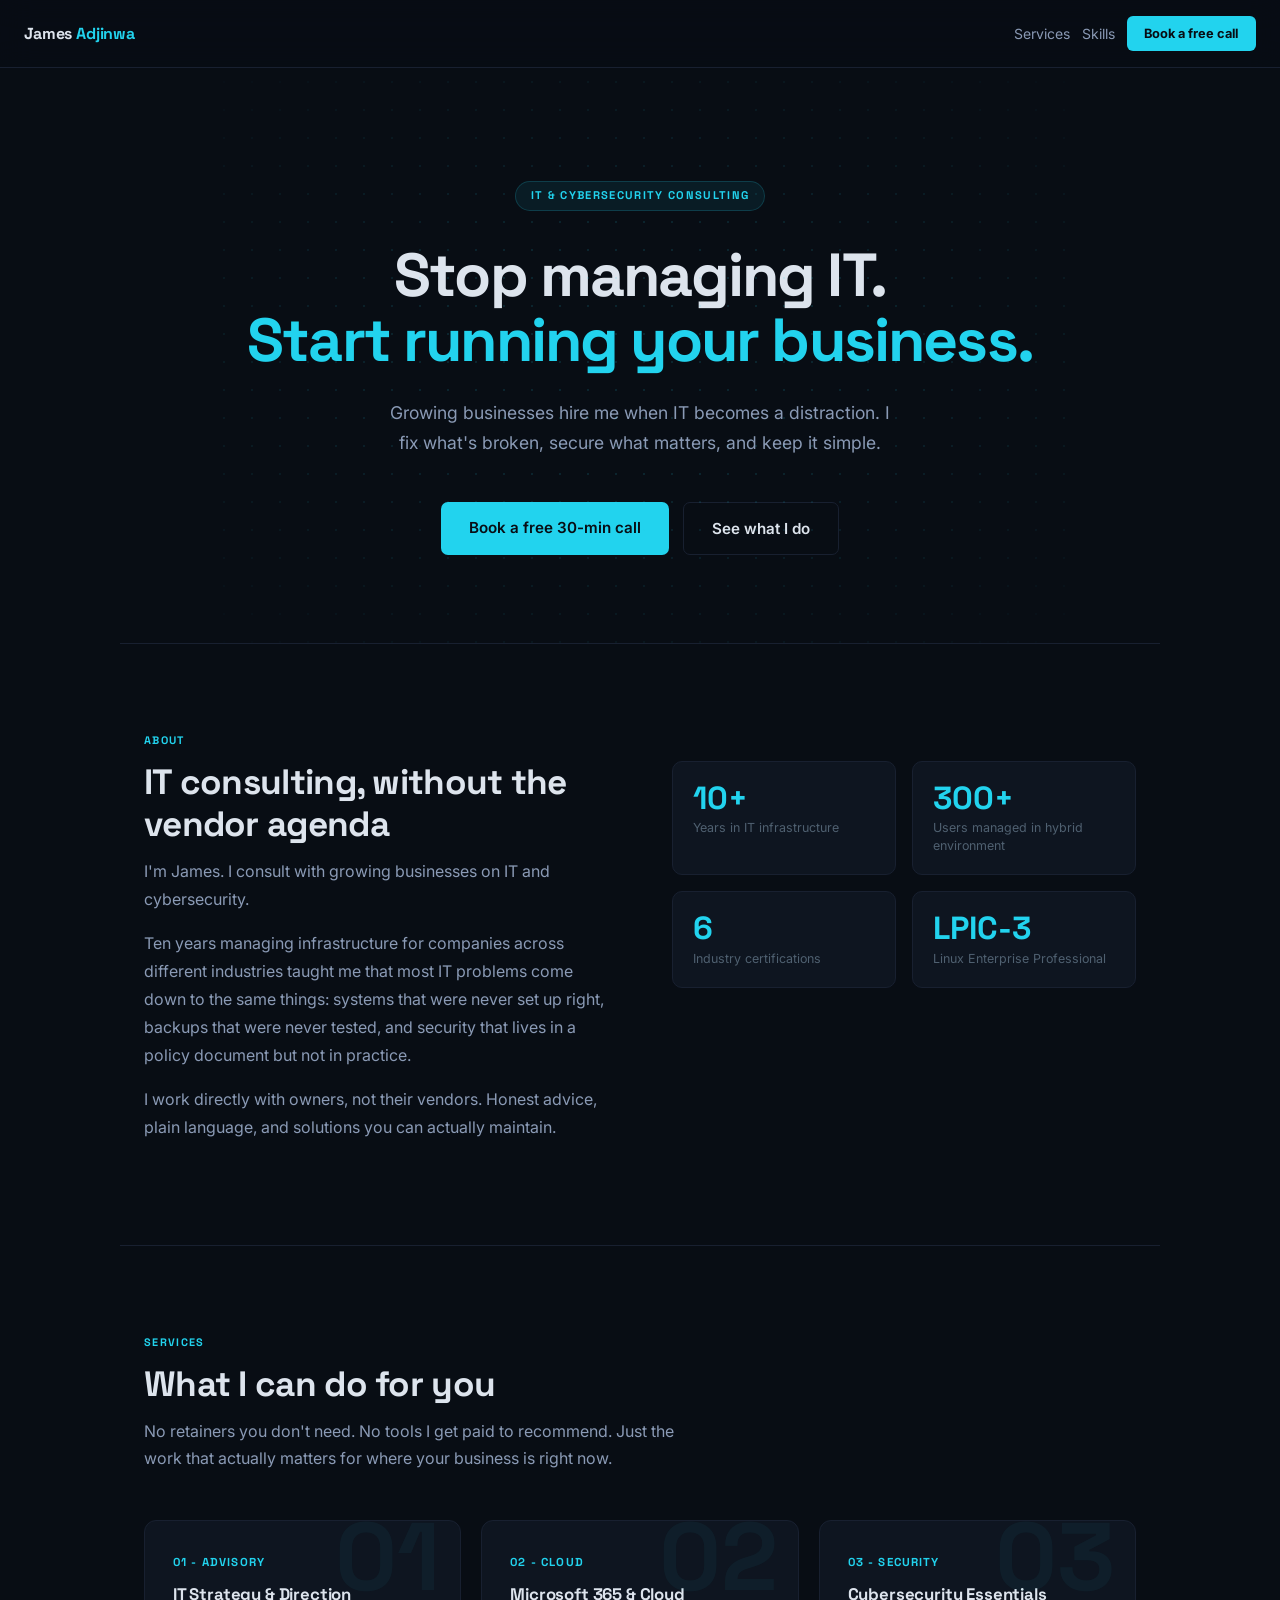
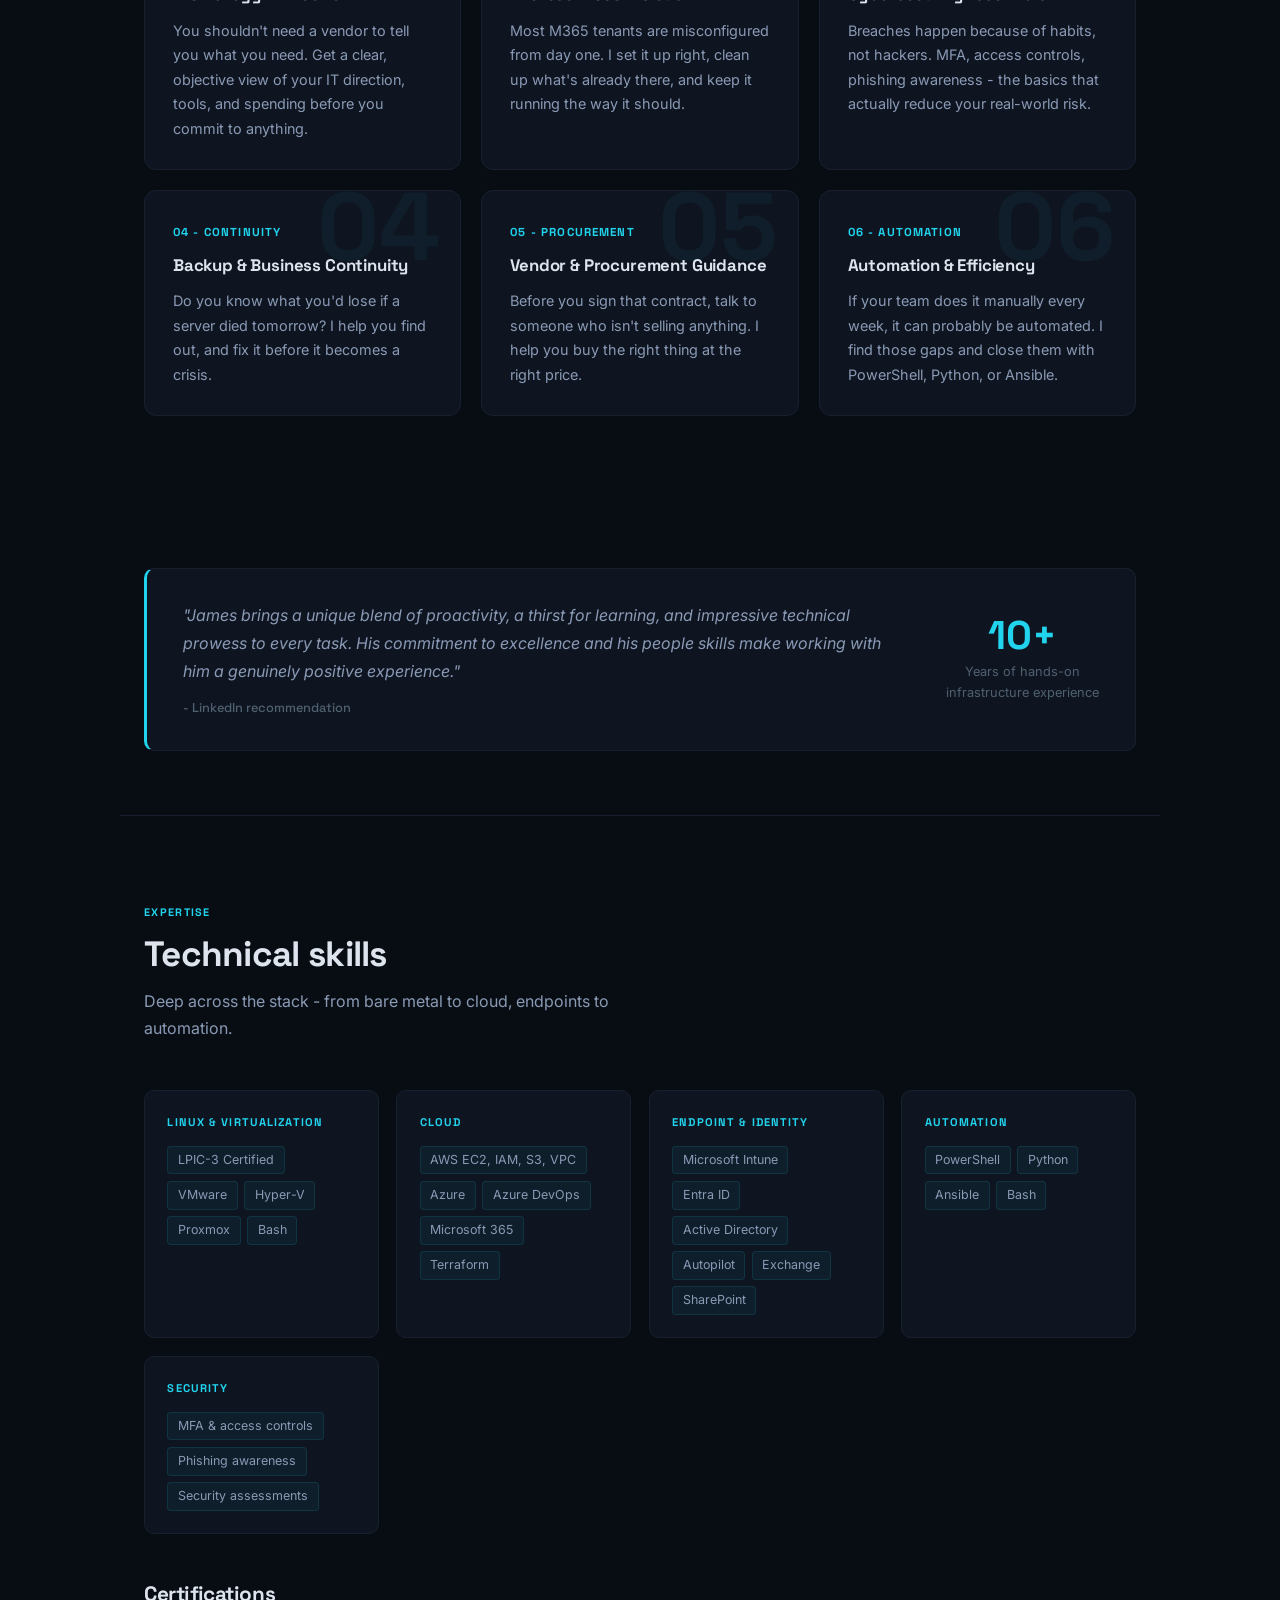
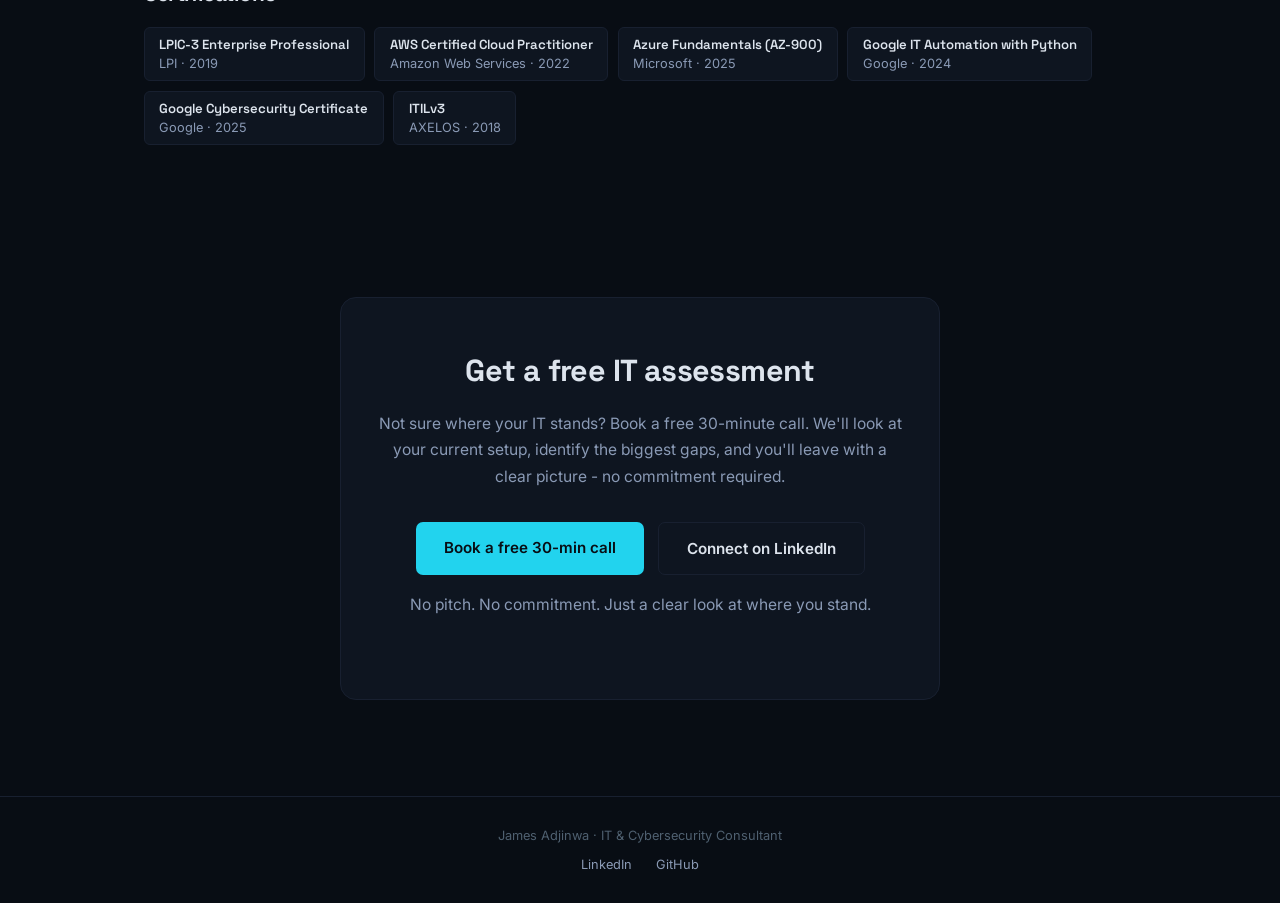
==== commit 76add44a: "Replace placeholder testimonial with LinkedIn recommendation" ====
--- a/index.html
+++ b/index.html
@@ -528,9 +528,8 @@
   <div class="proof-wrap">
     <div class="proof-inner">
       <div class="proof-quote">
-        <!-- Replace with a real testimonial when available -->
-        <blockquote>"James cut our onboarding time in half and finally got our backups in a state we could trust. He speaks plain English, which is rare."</blockquote>
-        <div class="proof-attribution">- Client, Professional Services</div>
+        <blockquote>"James brings a unique blend of proactivity, a thirst for learning, and impressive technical prowess to every task. His commitment to excellence and his people skills make working with him a genuinely positive experience."</blockquote>
+        <div class="proof-attribution">- LinkedIn recommendation</div>
       </div>
       <div class="proof-stat">
         <div class="proof-stat-number">10+</div>
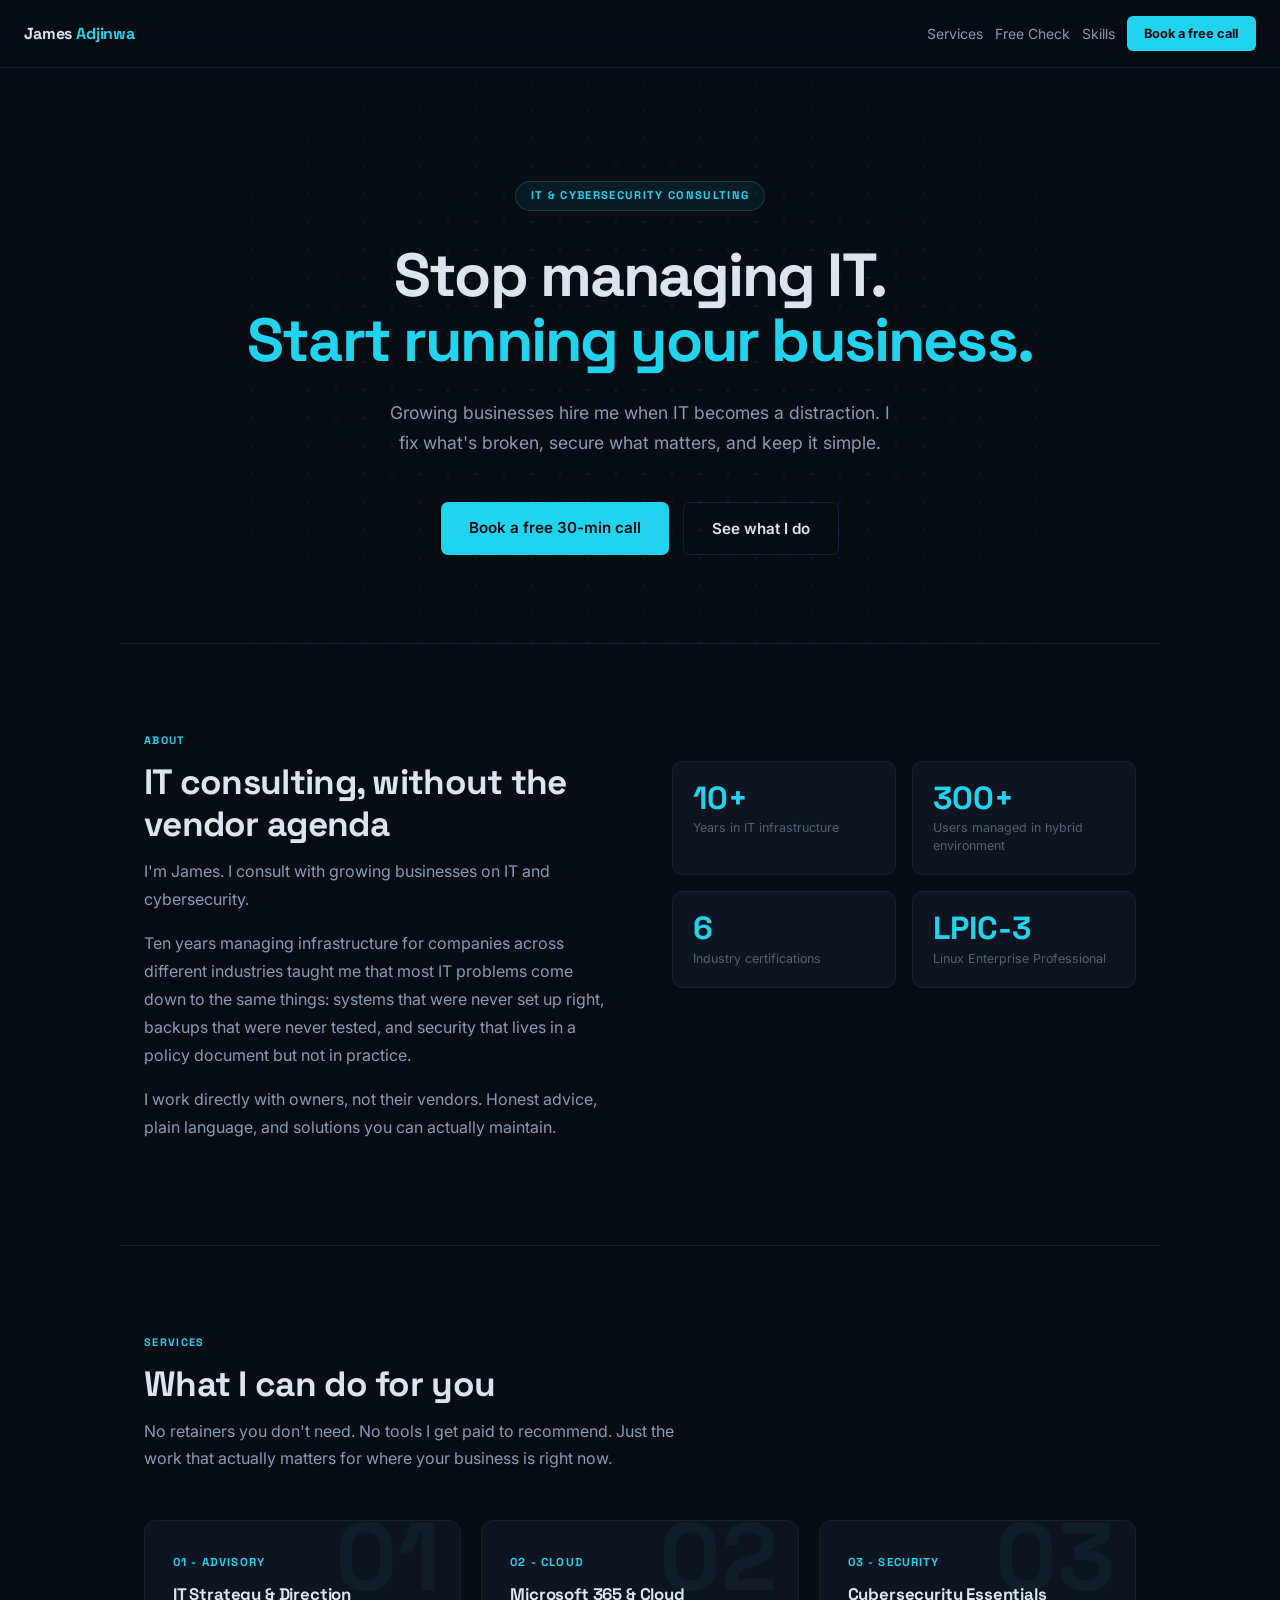
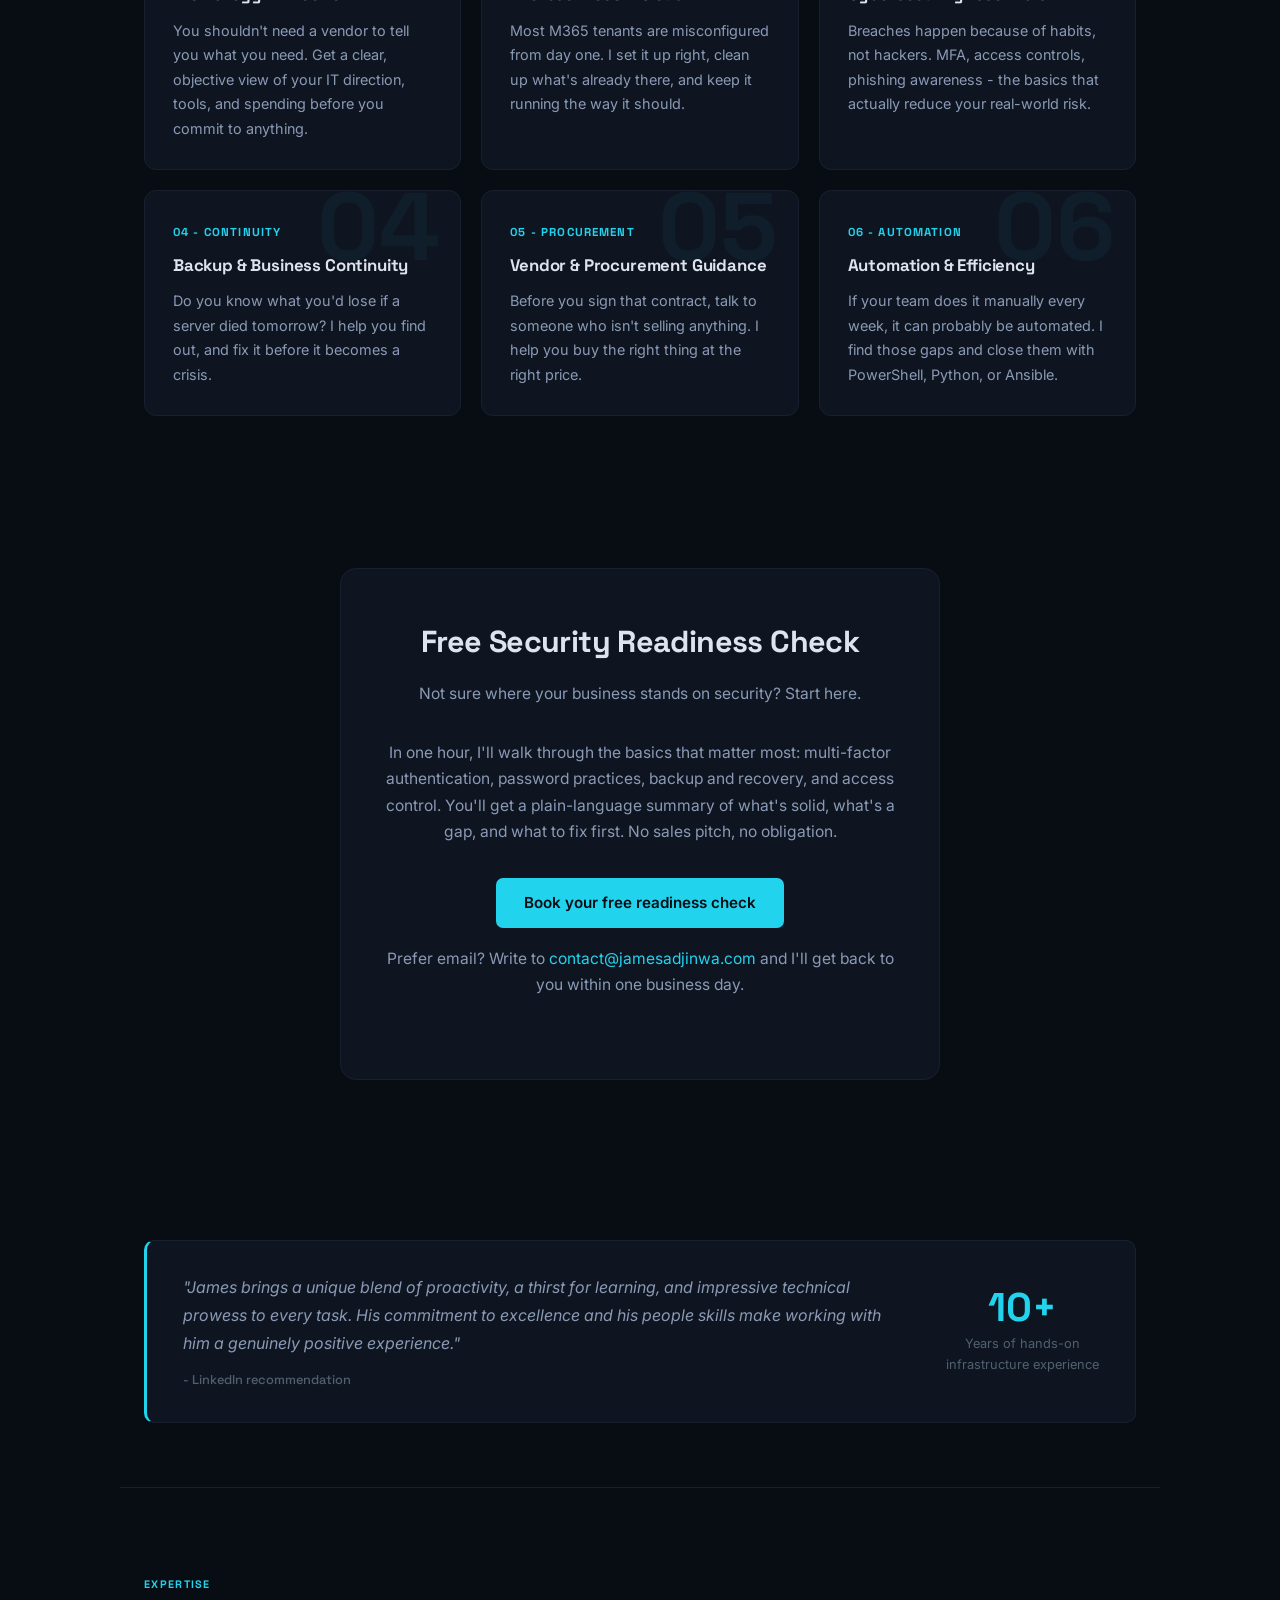
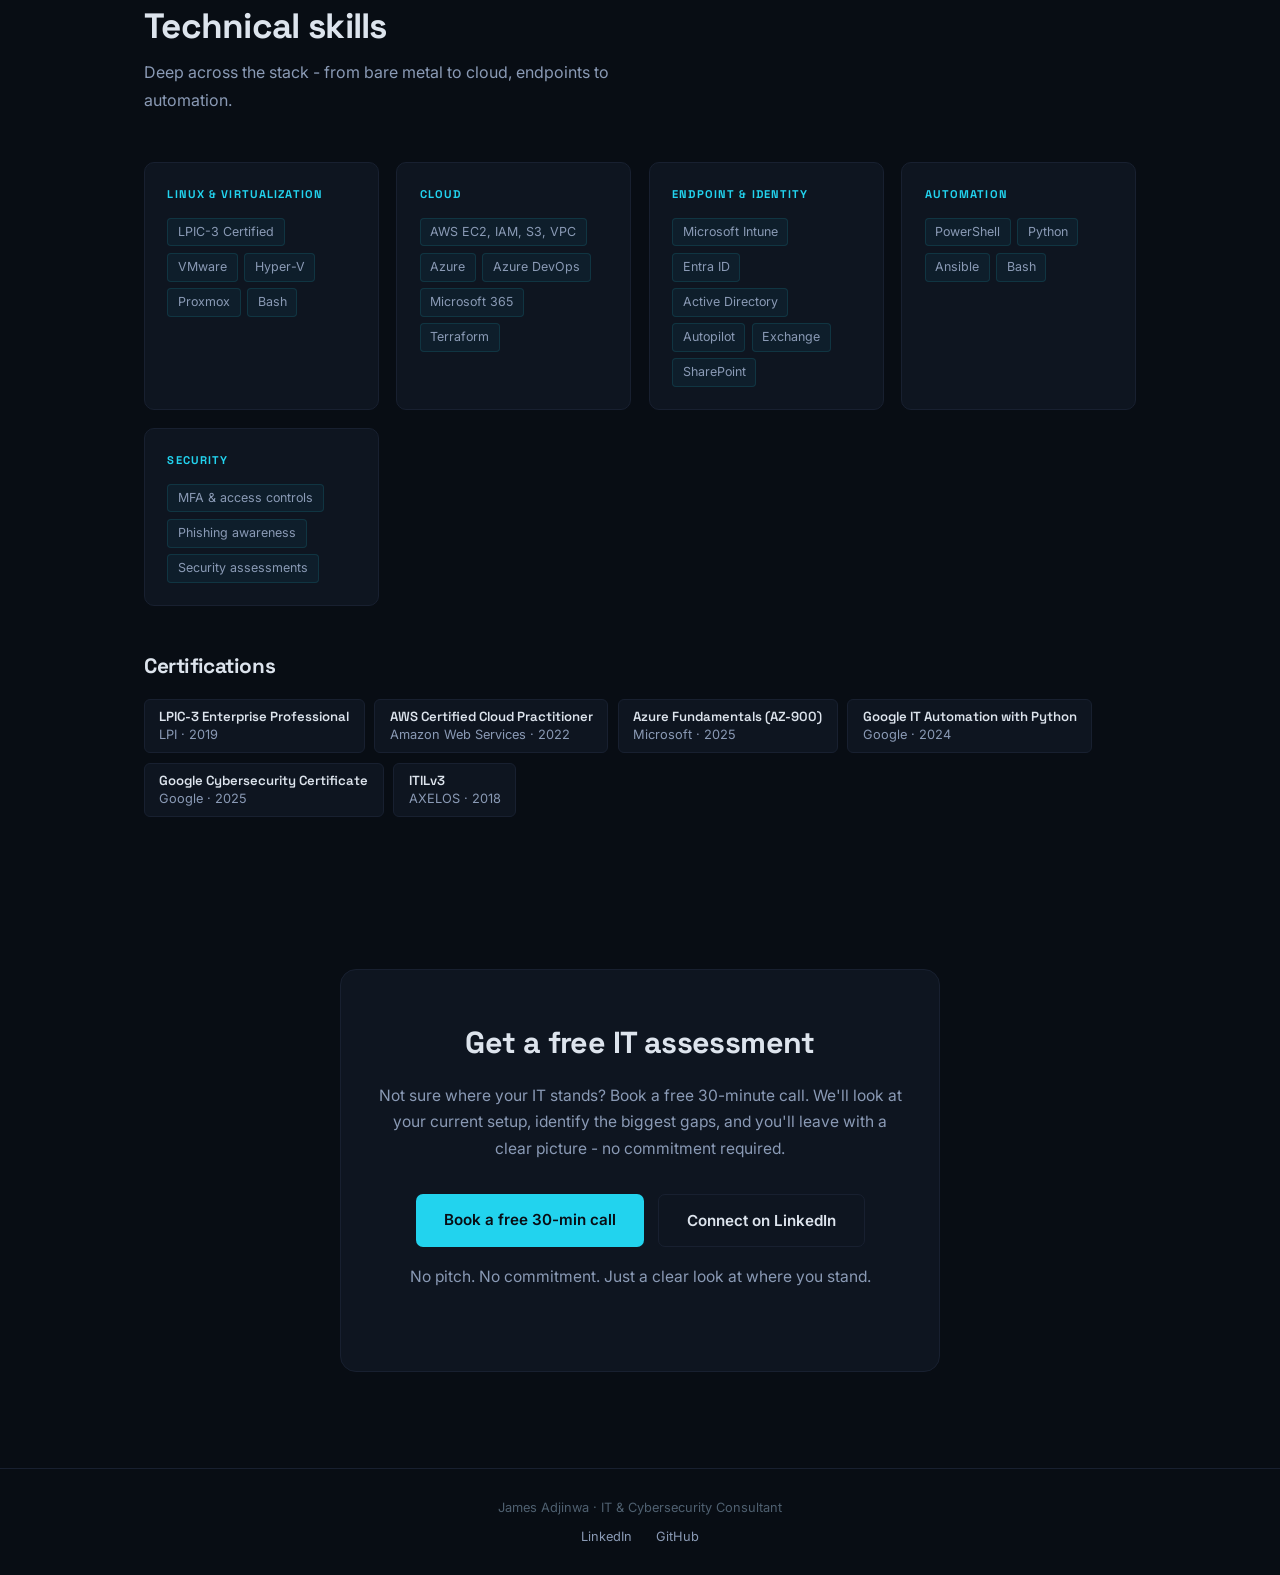
==== commit dde42582: "Add free security readiness check section" ====
--- a/index.html
+++ b/index.html
@@ -8,401 +8,10 @@
   <link rel="preconnect" href="https://fonts.googleapis.com">
   <link rel="preconnect" href="https://fonts.gstatic.com" crossorigin>
   <link href="https://fonts.googleapis.com/css2?family=Space+Grotesk:wght@500;700&family=Inter:ital,wght@0,400;0,500;1,400&display=swap" rel="stylesheet">
-  <style>
-    *, *::before, *::after { box-sizing: border-box; margin: 0; padding: 0; }
-
-    :root {
-      --bg:          #080d14;
-      --bg-card:     #0e1520;
-      --bg-card-alt: #111c2b;
-      --border:      #182030;
-      --accent:      #22d3ee;
-      --accent-dim:  rgba(34, 211, 238, 0.08);
-      --accent-line: rgba(34, 211, 238, 0.18);
-      --text:        #dde4ed;
-      --text-muted:  #8a9ab5;
-      --text-dim:    #4f6070;
-      --display:     'Space Grotesk', system-ui, sans-serif;
-      --body:        'Inter', system-ui, sans-serif;
-    }
-
-    html { scroll-behavior: smooth; }
-
-    body {
-      background: var(--bg);
-      color: var(--text);
-      font-family: var(--body);
-      font-size: 1rem;
-      line-height: 1.65;
-      -webkit-font-smoothing: antialiased;
-    }
-
-    a { color: var(--accent); text-decoration: none; }
-    a:hover { text-decoration: underline; }
-
-    @media (prefers-reduced-motion: reduce) {
-      *, *::before, *::after {
-        animation-duration: 0.01ms !important;
-        transition-duration: 0.01ms !important;
-      }
-      html { scroll-behavior: auto; }
-    }
-
-    /* ---- Nav ---- */
-    nav {
-      position: sticky; top: 0; z-index: 100;
-      background: rgba(8, 13, 20, 0.9);
-      backdrop-filter: blur(16px);
-      border-bottom: 1px solid var(--border);
-      padding: 1rem 1.5rem;
-      display: flex; justify-content: space-between; align-items: center;
-      gap: 1rem;
-    }
-    .nav-brand {
-      font-family: var(--display);
-      font-weight: 700;
-      font-size: 1rem;
-      color: var(--text);
-      letter-spacing: -0.01em;
-      white-space: nowrap;
-    }
-    .nav-brand span { color: var(--accent); }
-    .nav-links { display: flex; gap: 0.75rem; align-items: center; flex-wrap: wrap; }
-    .nav-link {
-      font-size: 0.875rem;
-      color: var(--text-muted);
-      transition: color 0.2s;
-    }
-    .nav-link:hover { color: var(--text); text-decoration: none; }
-    .nav-cta {
-      background: var(--accent); color: #080d14;
-      padding: 0.45rem 1.1rem; border-radius: 6px;
-      font-weight: 700; font-size: 0.8rem;
-      white-space: nowrap;
-      transition: opacity 0.2s;
-    }
-    .nav-cta:hover { opacity: 0.85; text-decoration: none; }
-
-    /* ---- Hero ---- */
-    .hero {
-      position: relative;
-      padding: 7rem 1.5rem 5.5rem;
-      max-width: 860px; margin: 0 auto;
-      text-align: center;
-      overflow: hidden;
-    }
-    .hero::before {
-      content: '';
-      position: absolute;
-      inset: 0;
-      background-image: radial-gradient(circle, rgba(34, 211, 238, 0.12) 1px, transparent 1px);
-      background-size: 28px 28px;
-      mask-image: radial-gradient(ellipse 80% 70% at 50% 50%, black 30%, transparent 100%);
-      -webkit-mask-image: radial-gradient(ellipse 80% 70% at 50% 50%, black 30%, transparent 100%);
-      pointer-events: none;
-    }
-    .hero-tag {
-      display: inline-block;
-      font-family: var(--display);
-      font-size: 0.7rem; font-weight: 700;
-      letter-spacing: 0.12em; text-transform: uppercase;
-      color: var(--accent);
-      background: var(--accent-dim);
-      border: 1px solid var(--accent-line);
-      padding: 0.3rem 0.9rem; border-radius: 999px;
-      margin-bottom: 2rem;
-    }
-    .hero h1 {
-      font-family: var(--display);
-      font-size: clamp(2.4rem, 6vw, 3.8rem);
-      font-weight: 700;
-      letter-spacing: -0.03em;
-      line-height: 1.08;
-      margin-bottom: 1.5rem;
-      color: var(--text);
-    }
-    .hero h1 em {
-      font-style: normal;
-      color: var(--accent);
-    }
-    .hero-sub {
-      font-size: 1.1rem;
-      color: var(--text-muted);
-      max-width: 520px;
-      margin: 0 auto 2.75rem;
-      line-height: 1.7;
-    }
-    .hero-actions {
-      display: flex; gap: 0.875rem;
-      justify-content: center; flex-wrap: wrap;
-    }
-    .btn {
-      display: inline-block;
-      padding: 0.8rem 1.75rem;
-      border-radius: 7px;
-      font-weight: 600; font-size: 0.95rem;
-      transition: opacity 0.2s, border-color 0.2s;
-      text-align: center;
-    }
-    .btn:hover { text-decoration: none; }
-    .btn-primary {
-      background: var(--accent); color: #080d14;
-    }
-    .btn-primary:hover { opacity: 0.85; }
-    .btn-secondary {
-      background: transparent; color: var(--text);
-      border: 1px solid var(--border);
-    }
-    .btn-secondary:hover { border-color: var(--accent-line); }
-
-    /* ---- Layout helpers ---- */
-    .section {
-      padding: 5.5rem 1.5rem;
-      max-width: 1040px; margin: 0 auto;
-    }
-    .section-sm { padding: 4rem 1.5rem; }
-    .divider {
-      border: none;
-      border-top: 1px solid var(--border);
-      max-width: 1040px; margin: 0 auto;
-    }
-    .label {
-      font-family: var(--display);
-      font-size: 0.68rem; font-weight: 700;
-      letter-spacing: 0.12em; text-transform: uppercase;
-      color: var(--accent); margin-bottom: 0.7rem;
-    }
-    .section-title {
-      font-family: var(--display);
-      font-size: clamp(1.6rem, 3.5vw, 2.2rem);
-      font-weight: 700; letter-spacing: -0.02em;
-      line-height: 1.2; margin-bottom: 0.75rem;
-    }
-    .section-desc {
-      color: var(--text-muted);
-      font-size: 1rem; max-width: 540px;
-      margin-bottom: 3rem; line-height: 1.7;
-    }
-
-    /* ---- About ---- */
-    .about-grid {
-      display: grid;
-      grid-template-columns: 1fr 1fr;
-      gap: 4rem; align-items: start;
-    }
-    @media (max-width: 680px) {
-      .about-grid { grid-template-columns: 1fr; gap: 2.5rem; }
-    }
-    .about-text p {
-      color: var(--text-muted);
-      font-size: 1rem; margin-bottom: 1rem;
-      line-height: 1.75;
-    }
-    .stats-grid {
-      display: grid; grid-template-columns: 1fr 1fr; gap: 1rem;
-    }
-    .stat-card {
-      background: var(--bg-card);
-      border: 1px solid var(--border);
-      border-radius: 10px; padding: 1.25rem;
-    }
-    .stat-number {
-      font-family: var(--display);
-      font-size: 2rem; font-weight: 700;
-      color: var(--accent); line-height: 1;
-    }
-    .stat-label {
-      font-size: 0.78rem; color: var(--text-dim);
-      margin-top: 0.35rem; line-height: 1.4;
-    }
-
-    /* ---- Services ---- */
-    .services-grid {
-      display: grid;
-      grid-template-columns: repeat(auto-fit, minmax(290px, 1fr));
-      gap: 1.25rem;
-    }
-    .service-card {
-      position: relative; overflow: hidden;
-      background: var(--bg-card);
-      border: 1px solid var(--border);
-      border-radius: 12px; padding: 2rem 1.75rem 1.75rem;
-      transition: border-color 0.25s, transform 0.25s;
-    }
-    .service-card:hover {
-      border-color: var(--accent-line);
-      transform: translateY(-2px);
-    }
-    .service-bg-num {
-      position: absolute;
-      top: -0.75rem; right: 1.25rem;
-      font-family: var(--display);
-      font-size: 6rem; font-weight: 700;
-      color: rgba(34, 211, 238, 0.05);
-      line-height: 1; user-select: none;
-      pointer-events: none;
-    }
-    .service-num {
-      font-family: var(--display);
-      font-size: 0.72rem; font-weight: 700;
-      letter-spacing: 0.1em; color: var(--accent);
-      text-transform: uppercase; margin-bottom: 0.6rem;
-    }
-    .service-card h3 {
-      font-family: var(--display);
-      font-size: 1.05rem; font-weight: 700;
-      margin-bottom: 0.6rem; letter-spacing: -0.01em;
-    }
-    .service-card p {
-      color: var(--text-muted);
-      font-size: 0.9rem; line-height: 1.7;
-    }
-
-    /* ---- Social Proof ---- */
-    .proof-wrap {
-      padding: 4rem 1.5rem;
-      max-width: 1040px; margin: 0 auto;
-    }
-    .proof-inner {
-      background: var(--bg-card);
-      border: 1px solid var(--border);
-      border-left: 3px solid var(--accent);
-      border-radius: 10px;
-      padding: 2rem 2.25rem;
-      display: flex; gap: 2.5rem; align-items: center; flex-wrap: wrap;
-    }
-    .proof-quote {
-      flex: 1; min-width: 240px;
-    }
-    .proof-quote blockquote {
-      font-style: italic;
-      color: var(--text-muted);
-      font-size: 1rem; line-height: 1.75;
-      margin-bottom: 0.75rem;
-    }
-    .proof-attribution {
-      font-size: 0.8rem; color: var(--text-dim);
-      font-family: var(--display); font-weight: 500;
-    }
-    .proof-stat {
-      text-align: center; flex-shrink: 0;
-    }
-    .proof-stat-number {
-      font-family: var(--display);
-      font-size: 2.5rem; font-weight: 700;
-      color: var(--accent); line-height: 1;
-    }
-    .proof-stat-label {
-      font-size: 0.8rem; color: var(--text-dim);
-      margin-top: 0.3rem;
-    }
-
-    /* ---- Skills ---- */
-    .skills-grid {
-      display: grid;
-      grid-template-columns: repeat(auto-fit, minmax(190px, 1fr));
-      gap: 1.1rem;
-      margin-bottom: 3rem;
-    }
-    .skill-group {
-      background: var(--bg-card);
-      border: 1px solid var(--border);
-      border-radius: 10px; padding: 1.4rem;
-    }
-    .skill-group-title {
-      font-family: var(--display);
-      font-size: 0.7rem; font-weight: 700;
-      letter-spacing: 0.1em; text-transform: uppercase;
-      color: var(--accent); margin-bottom: 0.875rem;
-    }
-    .skill-tags {
-      display: flex; flex-wrap: wrap; gap: 0.4rem;
-    }
-    .skill-tag {
-      background: rgba(34, 211, 238, 0.05);
-      border: 1px solid rgba(34, 211, 238, 0.12);
-      color: var(--text-muted);
-      padding: 0.25rem 0.6rem;
-      border-radius: 4px;
-      font-size: 0.78rem; line-height: 1.5;
-    }
-    .certs-block { margin-top: 0; }
-    .certs-block .section-title { font-size: 1.3rem; margin-bottom: 1.25rem; }
-    .certs-list {
-      display: flex; flex-wrap: wrap; gap: 0.6rem;
-    }
-    .cert-tag {
-      background: var(--bg-card);
-      border: 1px solid var(--border);
-      border-radius: 6px;
-      padding: 0.5rem 0.9rem;
-      font-size: 0.8rem; color: var(--text-muted);
-      line-height: 1.4;
-    }
-    .cert-tag strong {
-      display: block;
-      color: var(--text);
-      font-size: 0.825rem;
-      font-family: var(--display);
-      font-weight: 600;
-    }
-
-    /* ---- CTA ---- */
-    .cta-wrap {
-      padding: 4rem 1.5rem 6rem;
-      display: flex; justify-content: center;
-    }
-    .cta-inner {
-      max-width: 600px; width: 100%;
-      text-align: center;
-      background: var(--bg-card);
-      border: 1px solid var(--border);
-      border-radius: 16px; padding: 3rem 2rem;
-    }
-    .cta-inner h2 {
-      font-family: var(--display);
-      font-size: clamp(1.5rem, 3vw, 1.9rem);
-      font-weight: 700; letter-spacing: -0.02em;
-      margin-bottom: 0.875rem;
-    }
-    .cta-inner p {
-      color: var(--text-muted);
-      margin-bottom: 2rem; font-size: 0.975rem; line-height: 1.7;
-    }
-    .cta-actions {
-      display: flex; gap: 0.875rem;
-      justify-content: center; flex-wrap: wrap;
-    }
-    .cta-note {
-      font-size: 0.78rem; color: var(--text-dim);
-      margin-top: 1.1rem;
-    }
-
-    /* ---- Footer ---- */
-    footer {
-      border-top: 1px solid var(--border);
-      padding: 1.75rem 1.5rem;
-      text-align: center;
-      color: var(--text-dim); font-size: 0.8rem;
-    }
-    .footer-links {
-      display: flex; gap: 1.5rem;
-      justify-content: center; margin-top: 0.5rem;
-      flex-wrap: wrap;
-    }
-    footer a { color: var(--text-muted); }
-    footer a:hover { color: var(--accent); text-decoration: none; }
-
-    /* ---- Mobile ---- */
-    @media (max-width: 480px) {
-      .hero { padding: 5rem 1.25rem 4rem; }
-      .section { padding: 4rem 1.25rem; }
-      .proof-inner { padding: 1.5rem; }
-      .cta-inner { padding: 2rem 1.25rem; }
-      nav { padding: 0.875rem 1.25rem; }
-      .nav-link { display: none; }
-    }
-  </style>
+  <!-- Cloudflare Web Analytics -->
+  <script defer src='https://static.cloudflareinsights.com/beacon.min.js' data-cf-beacon='{"token": "722ae9766ee94659aef5a17d51395163"}'></script>
+  <!-- End Cloudflare Web Analytics -->
+  <link rel="stylesheet" href="style.css">
 </head>
 <body>
 
@@ -411,6 +20,7 @@
     <div class="nav-brand">James <span>Adjinwa</span></div>
     <div class="nav-links">
       <a href="#services" class="nav-link">Services</a>
+      <a href="#readiness-check" class="nav-link">Free Check</a>
       <a href="#skills" class="nav-link">Skills</a>
       <!-- Update this link to your Calendly URL when ready -->
       <a href="https://www.linkedin.com/in/jamesadjinwa" target="_blank" class="nav-cta">Book a free call</a>
@@ -524,6 +134,23 @@
     </div>
   </div>
 
+  <!-- Free Security Readiness Check -->
+  <div class="cta-wrap" id="readiness-check">
+    <div class="cta-inner">
+      <h2>Free Security Readiness Check</h2>
+      <p>
+        Not sure where your business stands on security? Start here.
+      </p>
+      <p>
+        In one hour, I'll walk through the basics that matter most: multi-factor authentication, password practices, backup and recovery, and access control. You'll get a plain-language summary of what's solid, what's a gap, and what to fix first. No sales pitch, no obligation.
+      </p>
+      <div class="cta-actions">
+        <a href="https://calendar.proton.me/bookings#4UZyouX103Ksef5k3rpsJwyXeLsrYzu8Za_jn8fMU5g=" target="_blank" class="btn btn-primary">Book your free readiness check</a>
+      </div>
+      <p class="cta-note">Prefer email? Write to <a href="mailto:contact@jamesadjinwa.com">contact@jamesadjinwa.com</a> and I'll get back to you within one business day.</p>
+    </div>
+  </div>
+
   <!-- Social Proof -->
   <div class="proof-wrap">
     <div class="proof-inner">
--- a/style.css
+++ b/style.css
@@ -0,0 +1,393 @@
+*, *::before, *::after { box-sizing: border-box; margin: 0; padding: 0; }
+
+:root {
+  --bg:          #080d14;
+  --bg-card:     #0e1520;
+  --bg-card-alt: #111c2b;
+  --border:      #182030;
+  --accent:      #22d3ee;
+  --accent-dim:  rgba(34, 211, 238, 0.08);
+  --accent-line: rgba(34, 211, 238, 0.18);
+  --text:        #dde4ed;
+  --text-muted:  #8a9ab5;
+  --text-dim:    #4f6070;
+  --display:     'Space Grotesk', system-ui, sans-serif;
+  --body:        'Inter', system-ui, sans-serif;
+}
+
+html { scroll-behavior: smooth; }
+
+body {
+  background: var(--bg);
+  color: var(--text);
+  font-family: var(--body);
+  font-size: 1rem;
+  line-height: 1.65;
+  -webkit-font-smoothing: antialiased;
+}
+
+a { color: var(--accent); text-decoration: none; }
+a:hover { text-decoration: underline; }
+
+@media (prefers-reduced-motion: reduce) {
+  *, *::before, *::after {
+    animation-duration: 0.01ms !important;
+    transition-duration: 0.01ms !important;
+  }
+  html { scroll-behavior: auto; }
+}
+
+/* ---- Nav ---- */
+nav {
+  position: sticky; top: 0; z-index: 100;
+  background: rgba(8, 13, 20, 0.9);
+  backdrop-filter: blur(16px);
+  border-bottom: 1px solid var(--border);
+  padding: 1rem 1.5rem;
+  display: flex; justify-content: space-between; align-items: center;
+  gap: 1rem;
+}
+.nav-brand {
+  font-family: var(--display);
+  font-weight: 700;
+  font-size: 1rem;
+  color: var(--text);
+  letter-spacing: -0.01em;
+  white-space: nowrap;
+}
+.nav-brand span { color: var(--accent); }
+.nav-links { display: flex; gap: 0.75rem; align-items: center; flex-wrap: wrap; }
+.nav-link {
+  font-size: 0.875rem;
+  color: var(--text-muted);
+  transition: color 0.2s;
+}
+.nav-link:hover { color: var(--text); text-decoration: none; }
+.nav-cta {
+  background: var(--accent); color: #080d14;
+  padding: 0.45rem 1.1rem; border-radius: 6px;
+  font-weight: 700; font-size: 0.8rem;
+  white-space: nowrap;
+  transition: opacity 0.2s;
+}
+.nav-cta:hover { opacity: 0.85; text-decoration: none; }
+
+/* ---- Hero ---- */
+.hero {
+  position: relative;
+  padding: 7rem 1.5rem 5.5rem;
+  max-width: 860px; margin: 0 auto;
+  text-align: center;
+  overflow: hidden;
+}
+.hero::before {
+  content: '';
+  position: absolute;
+  inset: 0;
+  background-image: radial-gradient(circle, rgba(34, 211, 238, 0.12) 1px, transparent 1px);
+  background-size: 28px 28px;
+  mask-image: radial-gradient(ellipse 80% 70% at 50% 50%, black 30%, transparent 100%);
+  -webkit-mask-image: radial-gradient(ellipse 80% 70% at 50% 50%, black 30%, transparent 100%);
+  pointer-events: none;
+}
+.hero-tag {
+  display: inline-block;
+  font-family: var(--display);
+  font-size: 0.7rem; font-weight: 700;
+  letter-spacing: 0.12em; text-transform: uppercase;
+  color: var(--accent);
+  background: var(--accent-dim);
+  border: 1px solid var(--accent-line);
+  padding: 0.3rem 0.9rem; border-radius: 999px;
+  margin-bottom: 2rem;
+}
+.hero h1 {
+  font-family: var(--display);
+  font-size: clamp(2.4rem, 6vw, 3.8rem);
+  font-weight: 700;
+  letter-spacing: -0.03em;
+  line-height: 1.08;
+  margin-bottom: 1.5rem;
+  color: var(--text);
+}
+.hero h1 em {
+  font-style: normal;
+  color: var(--accent);
+}
+.hero-sub {
+  font-size: 1.1rem;
+  color: var(--text-muted);
+  max-width: 520px;
+  margin: 0 auto 2.75rem;
+  line-height: 1.7;
+}
+.hero-actions {
+  display: flex; gap: 0.875rem;
+  justify-content: center; flex-wrap: wrap;
+}
+.btn {
+  display: inline-block;
+  padding: 0.8rem 1.75rem;
+  border-radius: 7px;
+  font-weight: 600; font-size: 0.95rem;
+  transition: opacity 0.2s, border-color 0.2s;
+  text-align: center;
+}
+.btn:hover { text-decoration: none; }
+.btn-primary {
+  background: var(--accent); color: #080d14;
+}
+.btn-primary:hover { opacity: 0.85; }
+.btn-secondary {
+  background: transparent; color: var(--text);
+  border: 1px solid var(--border);
+}
+.btn-secondary:hover { border-color: var(--accent-line); }
+
+/* ---- Layout helpers ---- */
+.section {
+  padding: 5.5rem 1.5rem;
+  max-width: 1040px; margin: 0 auto;
+}
+.section-sm { padding: 4rem 1.5rem; }
+.divider {
+  border: none;
+  border-top: 1px solid var(--border);
+  max-width: 1040px; margin: 0 auto;
+}
+.label {
+  font-family: var(--display);
+  font-size: 0.68rem; font-weight: 700;
+  letter-spacing: 0.12em; text-transform: uppercase;
+  color: var(--accent); margin-bottom: 0.7rem;
+}
+.section-title {
+  font-family: var(--display);
+  font-size: clamp(1.6rem, 3.5vw, 2.2rem);
+  font-weight: 700; letter-spacing: -0.02em;
+  line-height: 1.2; margin-bottom: 0.75rem;
+}
+.section-desc {
+  color: var(--text-muted);
+  font-size: 1rem; max-width: 540px;
+  margin-bottom: 3rem; line-height: 1.7;
+}
+
+/* ---- About ---- */
+.about-grid {
+  display: grid;
+  grid-template-columns: 1fr 1fr;
+  gap: 4rem; align-items: start;
+}
+@media (max-width: 680px) {
+  .about-grid { grid-template-columns: 1fr; gap: 2.5rem; }
+}
+.about-text p {
+  color: var(--text-muted);
+  font-size: 1rem; margin-bottom: 1rem;
+  line-height: 1.75;
+}
+.stats-grid {
+  display: grid; grid-template-columns: 1fr 1fr; gap: 1rem;
+}
+.stat-card {
+  background: var(--bg-card);
+  border: 1px solid var(--border);
+  border-radius: 10px; padding: 1.25rem;
+}
+.stat-number {
+  font-family: var(--display);
+  font-size: 2rem; font-weight: 700;
+  color: var(--accent); line-height: 1;
+}
+.stat-label {
+  font-size: 0.78rem; color: var(--text-dim);
+  margin-top: 0.35rem; line-height: 1.4;
+}
+
+/* ---- Services ---- */
+.services-grid {
+  display: grid;
+  grid-template-columns: repeat(auto-fit, minmax(290px, 1fr));
+  gap: 1.25rem;
+}
+.service-card {
+  position: relative; overflow: hidden;
+  background: var(--bg-card);
+  border: 1px solid var(--border);
+  border-radius: 12px; padding: 2rem 1.75rem 1.75rem;
+  transition: border-color 0.25s, transform 0.25s;
+}
+.service-card:hover {
+  border-color: var(--accent-line);
+  transform: translateY(-2px);
+}
+.service-bg-num {
+  position: absolute;
+  top: -0.75rem; right: 1.25rem;
+  font-family: var(--display);
+  font-size: 6rem; font-weight: 700;
+  color: rgba(34, 211, 238, 0.05);
+  line-height: 1; user-select: none;
+  pointer-events: none;
+}
+.service-num {
+  font-family: var(--display);
+  font-size: 0.72rem; font-weight: 700;
+  letter-spacing: 0.1em; color: var(--accent);
+  text-transform: uppercase; margin-bottom: 0.6rem;
+}
+.service-card h3 {
+  font-family: var(--display);
+  font-size: 1.05rem; font-weight: 700;
+  margin-bottom: 0.6rem; letter-spacing: -0.01em;
+}
+.service-card p {
+  color: var(--text-muted);
+  font-size: 0.9rem; line-height: 1.7;
+}
+
+/* ---- Social Proof ---- */
+.proof-wrap {
+  padding: 4rem 1.5rem;
+  max-width: 1040px; margin: 0 auto;
+}
+.proof-inner {
+  background: var(--bg-card);
+  border: 1px solid var(--border);
+  border-left: 3px solid var(--accent);
+  border-radius: 10px;
+  padding: 2rem 2.25rem;
+  display: flex; gap: 2.5rem; align-items: center; flex-wrap: wrap;
+}
+.proof-quote {
+  flex: 1; min-width: 240px;
+}
+.proof-quote blockquote {
+  font-style: italic;
+  color: var(--text-muted);
+  font-size: 1rem; line-height: 1.75;
+  margin-bottom: 0.75rem;
+}
+.proof-attribution {
+  font-size: 0.8rem; color: var(--text-dim);
+  font-family: var(--display); font-weight: 500;
+}
+.proof-stat {
+  text-align: center; flex-shrink: 0;
+}
+.proof-stat-number {
+  font-family: var(--display);
+  font-size: 2.5rem; font-weight: 700;
+  color: var(--accent); line-height: 1;
+}
+.proof-stat-label {
+  font-size: 0.8rem; color: var(--text-dim);
+  margin-top: 0.3rem;
+}
+
+/* ---- Skills ---- */
+.skills-grid {
+  display: grid;
+  grid-template-columns: repeat(auto-fit, minmax(190px, 1fr));
+  gap: 1.1rem;
+  margin-bottom: 3rem;
+}
+.skill-group {
+  background: var(--bg-card);
+  border: 1px solid var(--border);
+  border-radius: 10px; padding: 1.4rem;
+}
+.skill-group-title {
+  font-family: var(--display);
+  font-size: 0.7rem; font-weight: 700;
+  letter-spacing: 0.1em; text-transform: uppercase;
+  color: var(--accent); margin-bottom: 0.875rem;
+}
+.skill-tags {
+  display: flex; flex-wrap: wrap; gap: 0.4rem;
+}
+.skill-tag {
+  background: rgba(34, 211, 238, 0.05);
+  border: 1px solid rgba(34, 211, 238, 0.12);
+  color: var(--text-muted);
+  padding: 0.25rem 0.6rem;
+  border-radius: 4px;
+  font-size: 0.78rem; line-height: 1.5;
+}
+.certs-block { margin-top: 0; }
+.certs-block .section-title { font-size: 1.3rem; margin-bottom: 1.25rem; }
+.certs-list {
+  display: flex; flex-wrap: wrap; gap: 0.6rem;
+}
+.cert-tag {
+  background: var(--bg-card);
+  border: 1px solid var(--border);
+  border-radius: 6px;
+  padding: 0.5rem 0.9rem;
+  font-size: 0.8rem; color: var(--text-muted);
+  line-height: 1.4;
+}
+.cert-tag strong {
+  display: block;
+  color: var(--text);
+  font-size: 0.825rem;
+  font-family: var(--display);
+  font-weight: 600;
+}
+
+/* ---- CTA ---- */
+.cta-wrap {
+  padding: 4rem 1.5rem 6rem;
+  display: flex; justify-content: center;
+}
+.cta-inner {
+  max-width: 600px; width: 100%;
+  text-align: center;
+  background: var(--bg-card);
+  border: 1px solid var(--border);
+  border-radius: 16px; padding: 3rem 2rem;
+}
+.cta-inner h2 {
+  font-family: var(--display);
+  font-size: clamp(1.5rem, 3vw, 1.9rem);
+  font-weight: 700; letter-spacing: -0.02em;
+  margin-bottom: 0.875rem;
+}
+.cta-inner p {
+  color: var(--text-muted);
+  margin-bottom: 2rem; font-size: 0.975rem; line-height: 1.7;
+}
+.cta-actions {
+  display: flex; gap: 0.875rem;
+  justify-content: center; flex-wrap: wrap;
+}
+.cta-note {
+  font-size: 0.78rem; color: var(--text-dim);
+  margin-top: 1.1rem;
+}
+
+/* ---- Footer ---- */
+footer {
+  border-top: 1px solid var(--border);
+  padding: 1.75rem 1.5rem;
+  text-align: center;
+  color: var(--text-dim); font-size: 0.8rem;
+}
+.footer-links {
+  display: flex; gap: 1.5rem;
+  justify-content: center; margin-top: 0.5rem;
+  flex-wrap: wrap;
+}
+footer a { color: var(--text-muted); }
+footer a:hover { color: var(--accent); text-decoration: none; }
+
+/* ---- Mobile ---- */
+@media (max-width: 480px) {
+  .hero { padding: 5rem 1.25rem 4rem; }
+  .section { padding: 4rem 1.25rem; }
+  .proof-inner { padding: 1.5rem; }
+  .cta-inner { padding: 2rem 1.25rem; }
+  nav { padding: 0.875rem 1.25rem; }
+  .nav-link { display: none; }
+}
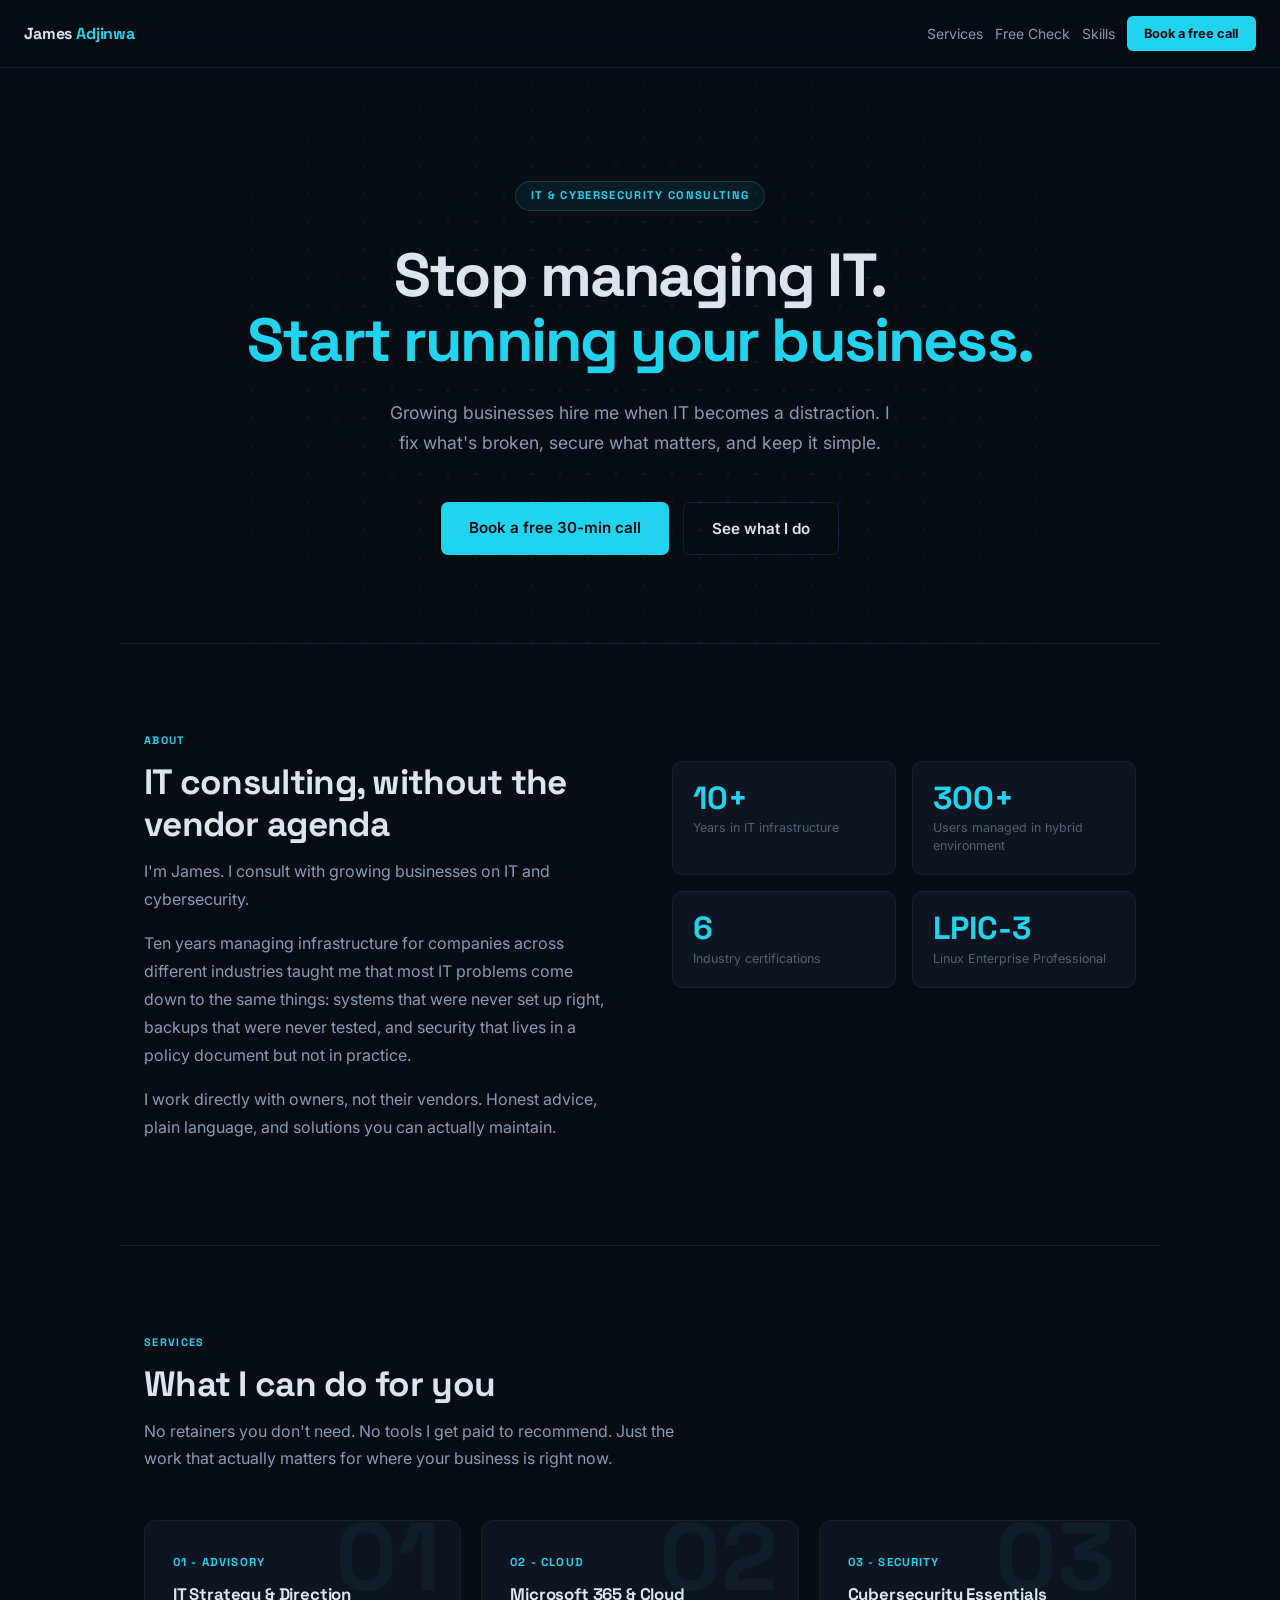
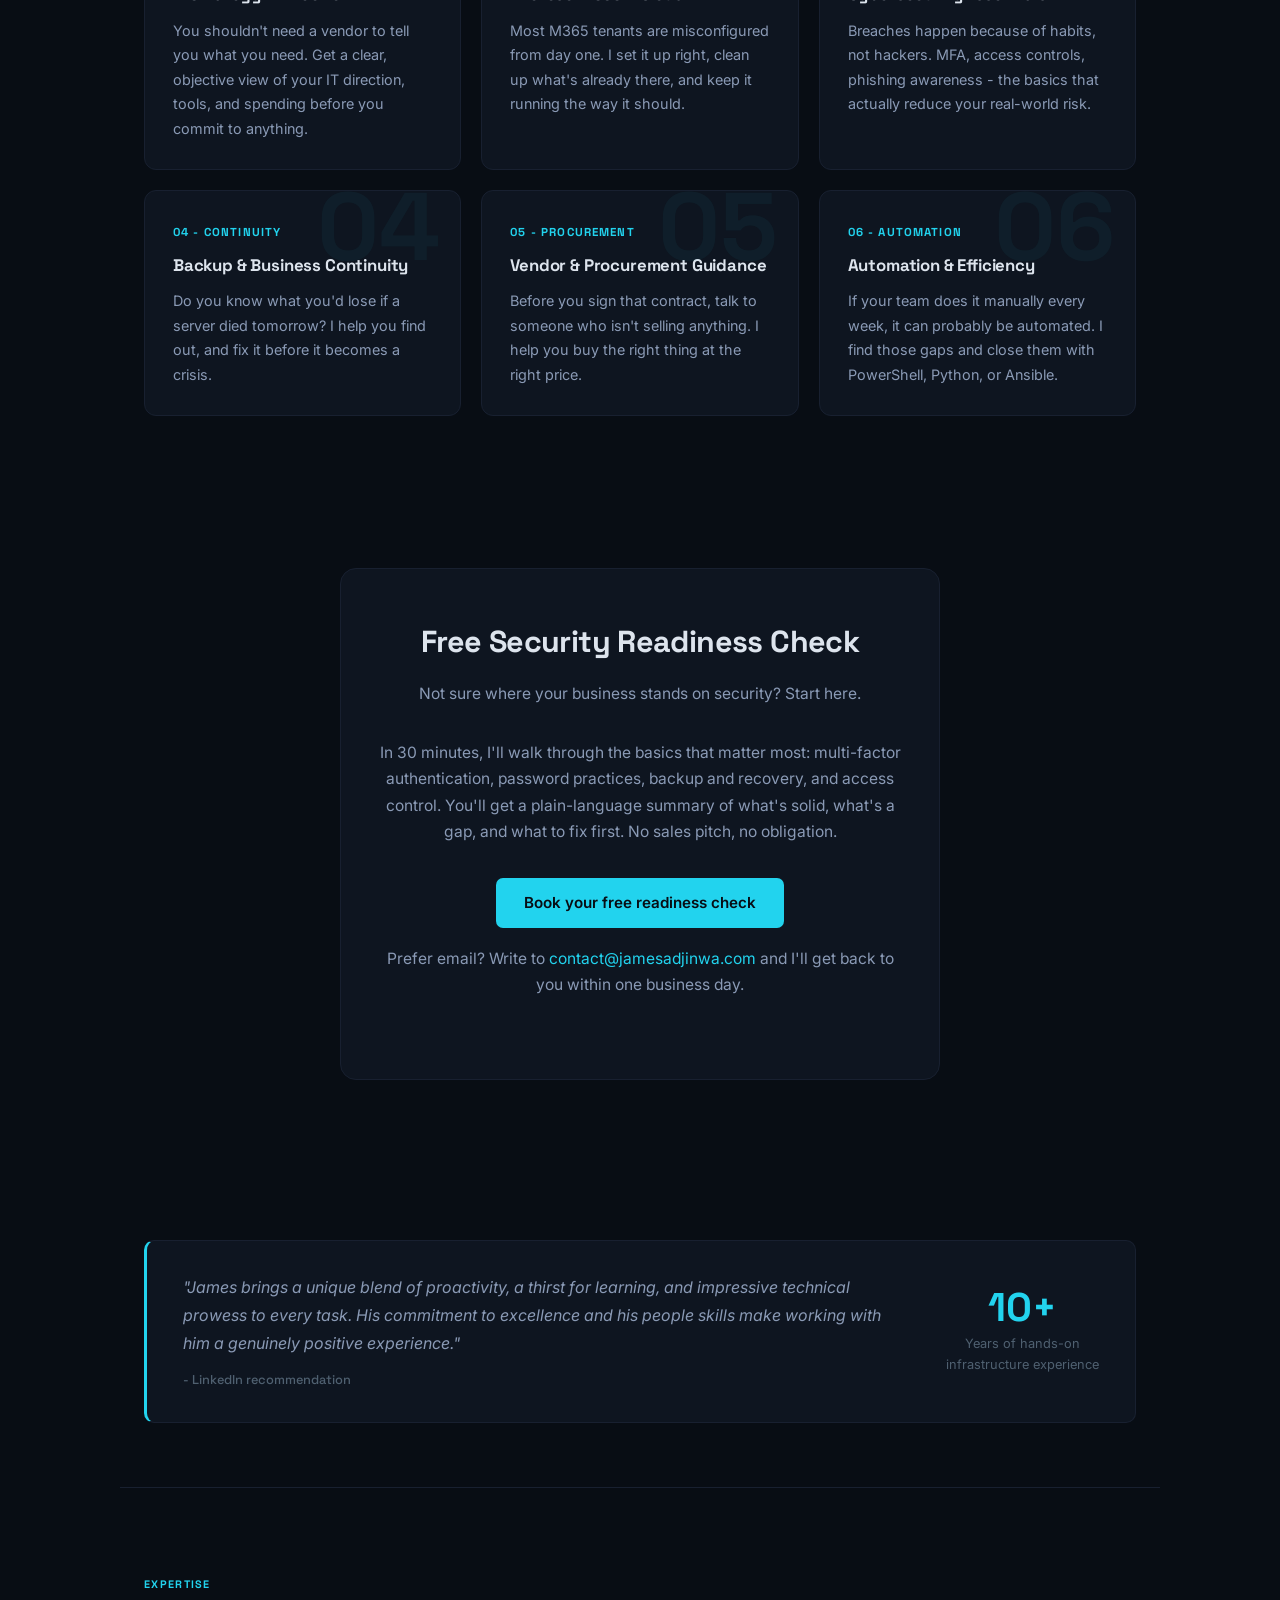
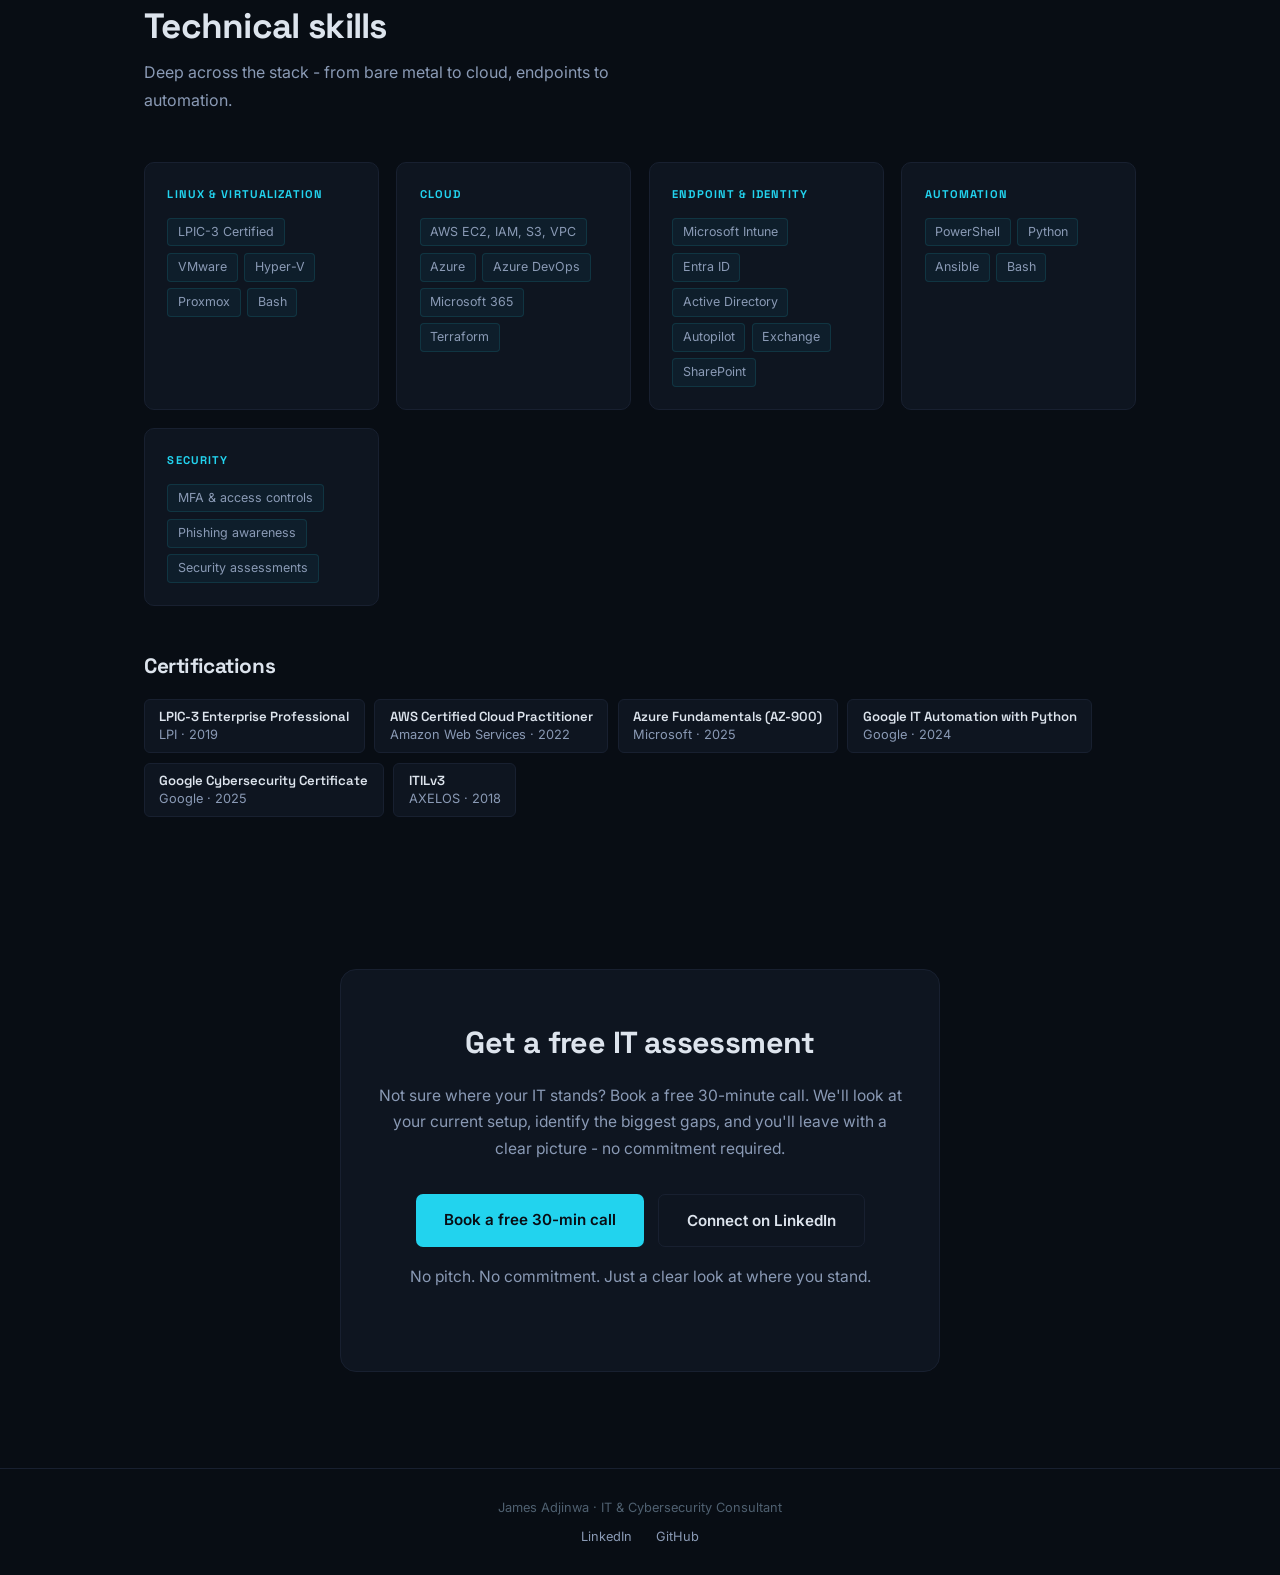
==== commit 9aead9b0: "Point booking buttons to real scheduling link and fix readiness check duration" ====
--- a/index.html
+++ b/index.html
@@ -35,8 +35,7 @@
       Growing businesses hire me when IT becomes a distraction. I fix what's broken, secure what matters, and keep it simple.
     </p>
     <div class="hero-actions">
-      <!-- Update this link to your Calendly URL when ready -->
-      <a href="https://www.linkedin.com/in/jamesadjinwa" target="_blank" class="btn btn-primary">Book a free 30-min call</a>
+      <a href="https://calendar.proton.me/bookings#4UZyouX103Ksef5k3rpsJwyXeLsrYzu8Za_jn8fMU5g=" target="_blank" class="btn btn-primary">Book a free 30-min call</a>
       <a href="#services" class="btn btn-secondary">See what I do</a>
     </div>
   </div>
@@ -142,7 +141,7 @@
         Not sure where your business stands on security? Start here.
       </p>
       <p>
-        In one hour, I'll walk through the basics that matter most: multi-factor authentication, password practices, backup and recovery, and access control. You'll get a plain-language summary of what's solid, what's a gap, and what to fix first. No sales pitch, no obligation.
+        In 30 minutes, I'll walk through the basics that matter most: multi-factor authentication, password practices, backup and recovery, and access control. You'll get a plain-language summary of what's solid, what's a gap, and what to fix first. No sales pitch, no obligation.
       </p>
       <div class="cta-actions">
         <a href="https://calendar.proton.me/bookings#4UZyouX103Ksef5k3rpsJwyXeLsrYzu8Za_jn8fMU5g=" target="_blank" class="btn btn-primary">Book your free readiness check</a>
@@ -262,8 +261,7 @@
         Not sure where your IT stands? Book a free 30-minute call. We'll look at your current setup, identify the biggest gaps, and you'll leave with a clear picture - no commitment required.
       </p>
       <div class="cta-actions">
-        <!-- Update the first link to your Calendly URL when ready -->
-        <a href="https://www.linkedin.com/in/jamesadjinwa" target="_blank" class="btn btn-primary">Book a free 30-min call</a>
+        <a href="https://calendar.proton.me/bookings#4UZyouX103Ksef5k3rpsJwyXeLsrYzu8Za_jn8fMU5g=" target="_blank" class="btn btn-primary">Book a free 30-min call</a>
         <a href="https://www.linkedin.com/in/jamesadjinwa" target="_blank" class="btn btn-secondary">Connect on LinkedIn</a>
       </div>
       <p class="cta-note">No pitch. No commitment. Just a clear look at where you stand.</p>
